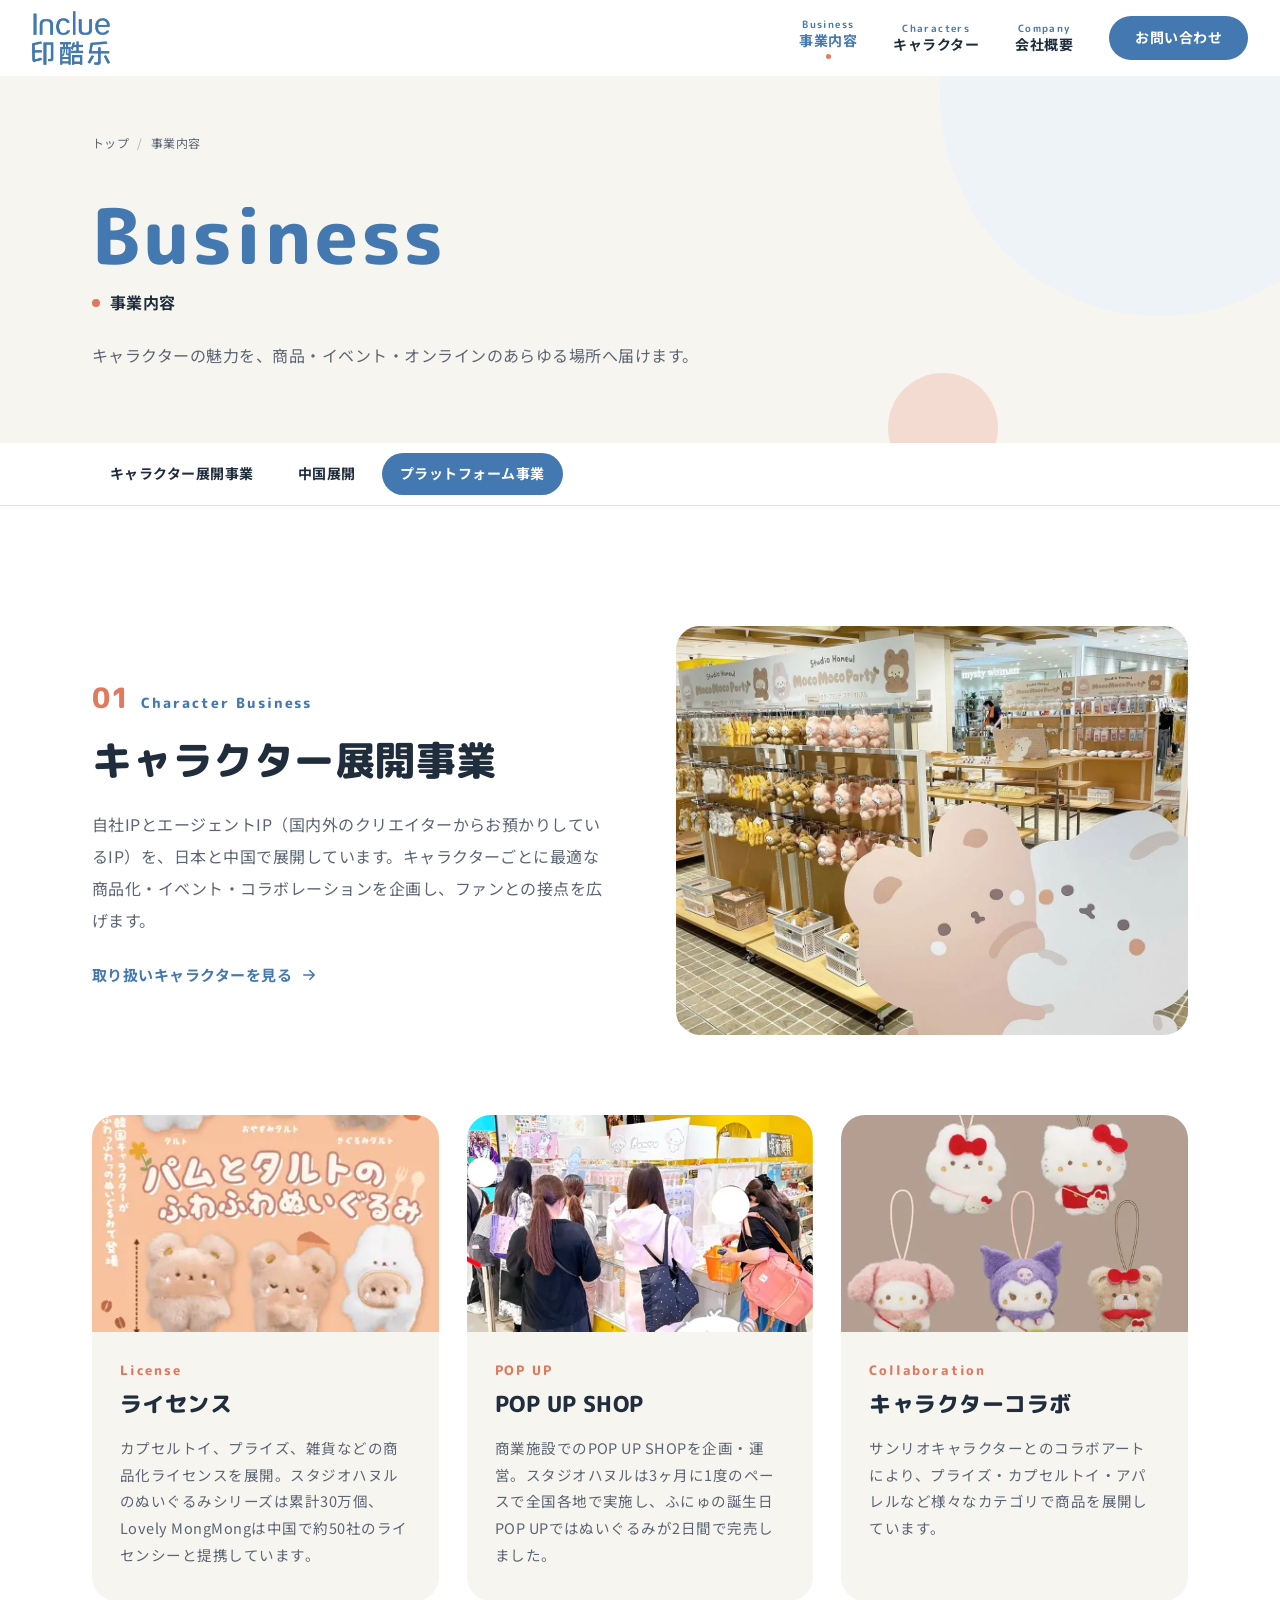
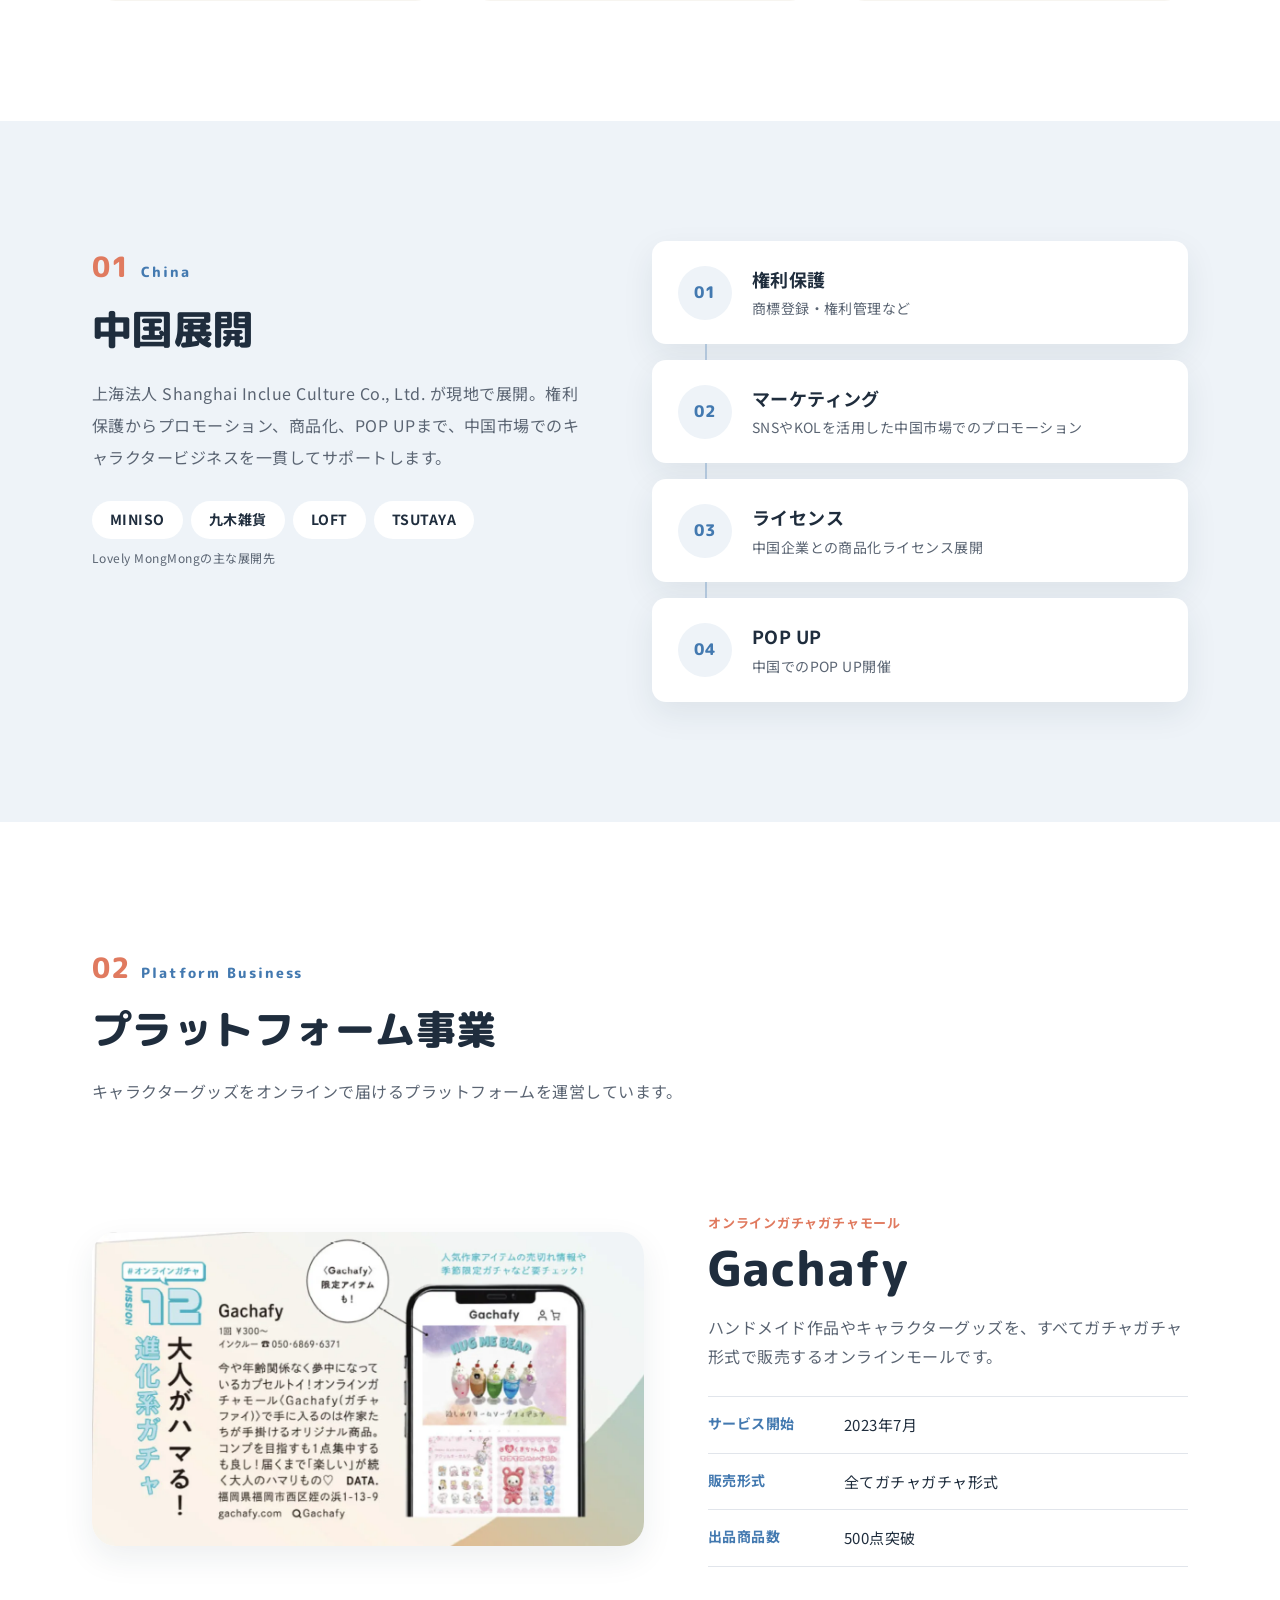
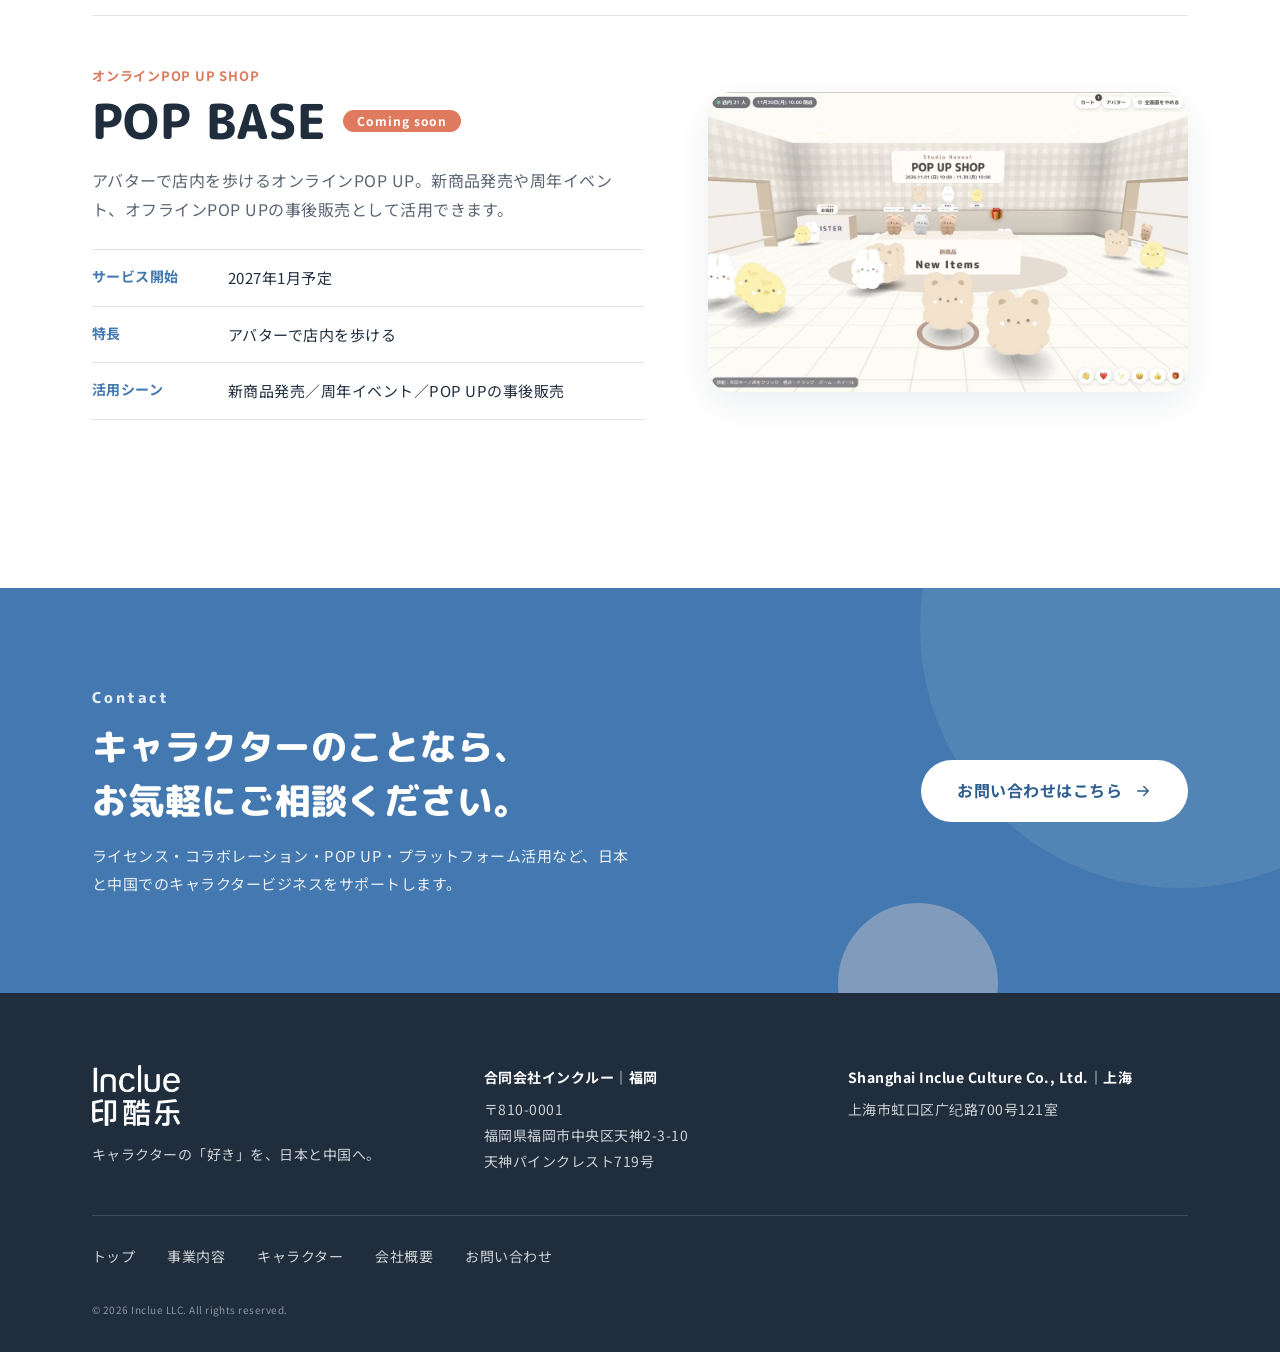
==== business.html @ 8cb9b269 "ホームページ向けに再構成：複数ページ化とデザイン刷新 - トップ／事業内容／キャラクター／会社概要／お問い合わせの5ページ構成に変更 - トップに写真が流れるメインビジュアル、About us、実績の" ====
<!doctype html>
<html lang="ja" class="no-js">
<head>
  <meta charset="utf-8">
  <meta name="viewport" content="width=device-width, initial-scale=1">
  <title>事業内容｜合同会社インクルー</title>
  <meta name="description" content="インクルーの事業内容。自社IP・エージェントIPのライセンス、POP UP、キャラクターコラボ、中国展開と、オンラインガチャガチャモール「Gachafy」、オンラインPOP UP SHOP「POP BASE」。">
  <meta property="og:type" content="article">
  <meta property="og:site_name" content="合同会社インクルー">
  <meta property="og:title" content="事業内容｜合同会社インクルー">
  <meta property="og:description" content="インクルーの事業内容。自社IP・エージェントIPのライセンス、POP UP、キャラクターコラボ、中国展開と、オンラインガチャガチャモール「Gachafy」、オンラインPOP UP SHOP「POP BASE」。">
  <meta property="og:image" content="assets/img/ogp.jpg">
  <meta name="twitter:card" content="summary_large_image">
  <meta name="theme-color" content="#4379B0">
  <link rel="icon" href="assets/img/favicon.svg" type="image/svg+xml">
  <link rel="apple-touch-icon" href="assets/img/apple-touch-icon.png">
  <link rel="preconnect" href="https://fonts.googleapis.com">
  <link rel="preconnect" href="https://fonts.gstatic.com" crossorigin>
  <link href="https://fonts.googleapis.com/css2?family=M+PLUS+Rounded+1c:wght@500;700;800&family=Noto+Sans+JP:wght@400;500;700&display=swap" rel="stylesheet">
  <link rel="stylesheet" href="assets/css/style.css">
</head>
<body>
  <a class="skip-link" href="#main">本文へスキップ</a>
  <header class="site-header">
    <div class="header-inner">
      <a class="brand" href="index.html" aria-label="合同会社インクルー トップページ">
        <img src="assets/img/logo.webp" alt="Inclue 印酷乐" width="595" height="412">
      </a>
      <button class="nav-toggle" aria-expanded="false" aria-controls="global-nav">
        <span class="nav-toggle-bar"></span><span class="nav-toggle-bar"></span>
        <span class="visually-hidden">メニューを開く</span>
      </button>
      <nav class="global-nav" id="global-nav" aria-label="メインメニュー">
        <ul>
          <li><a href="business.html" aria-current="page"><span class="nav-en">Business</span>事業内容</a></li>
          <li><a href="characters.html"><span class="nav-en">Characters</span>キャラクター</a></li>
          <li><a href="company.html"><span class="nav-en">Company</span>会社概要</a></li>
          <li class="nav-cta-item"><a class="nav-cta" href="contact.html">お問い合わせ</a></li>
        </ul>
      </nav>
    </div>
  </header>

  <main id="main">
    <section class="page-hero">
      <div class="page-hero-deco" aria-hidden="true"><span></span><span></span></div>
      <div class="container">
        <nav class="breadcrumb" aria-label="パンくずリスト">
          <ol><li><a href="index.html">トップ</a></li><li aria-current="page">事業内容</li></ol>
        </nav>
        <p class="page-hero-en">Business</p>
        <h1 class="page-hero-title">事業内容</h1>
        <p class="page-hero-lead">キャラクターの魅力を、商品・イベント・オンラインのあらゆる場所へ届けます。</p>
      </div>
    </section>

    <nav class="page-tabs" aria-label="ページ内リンク">
      <div class="container"><ul>
        <li><a href="#character">キャラクター展開事業</a></li>
        <li><a href="#china">中国展開</a></li>
        <li><a href="#platform">プラットフォーム事業</a></li>
      </ul></div>
    </nav>

    <section class="section" id="character">
      <div class="container">
        <div class="split reveal">
          <div class="split-text">
            <p class="biz-label"><span>01</span>Character Business</p>
            <h2 class="split-title">キャラクター展開事業</h2>
            <p>自社IPとエージェントIP（国内外のクリエイターからお預かりしているIP）を、日本と中国で展開しています。キャラクターごとに最適な商品化・イベント・コラボレーションを企画し、ファンとの接点を広げます。</p>
            <a class="link-more" href="characters.html">取り扱いキャラクターを見る<svg class="i-arrow" viewBox="0 0 24 24" aria-hidden="true"><path d="M5 12h14M13 6l6 6-6 6"/></svg></a>
          </div>
          <div class="split-media"><img src="assets/img/hanuru-shop.webp" alt="キャラクター商品が並ぶショップ" loading="lazy" width="1080" height="1080"></div>
        </div>

        <div class="service-grid">
          <article class="service reveal">
            <div class="service-img"><img src="assets/img/hanuru-capsule-s.webp" alt="カプセルトイ「バムとタルトのふわふわぬいぐるみ」" loading="lazy" width="368" height="520"></div>
            <div class="service-body">
              <p class="service-en">License</p>
              <h3>ライセンス</h3>
              <p>カプセルトイ、プライズ、雑貨などの商品化ライセンスを展開。スタジオハヌルのぬいぐるみシリーズは累計30万個、Lovely MongMongは中国で約50社のライセンシーと提携しています。</p>
            </div>
          </article>
          <article class="service reveal">
            <div class="service-img"><img src="assets/img/funyu-popup-1-s.webp" alt="POP UP会場の様子" loading="lazy" width="508" height="520"></div>
            <div class="service-body">
              <p class="service-en">POP UP</p>
              <h3>POP UP SHOP</h3>
              <p>商業施設でのPOP UP SHOPを企画・運営。スタジオハヌルは3ヶ月に1度のペースで全国各地で実施し、ふにゅの誕生日POP UPではぬいぐるみが2日間で完売しました。</p>
            </div>
          </article>
          <article class="service reveal">
            <div class="service-img"><img src="assets/img/hanuru-sanrio-s.webp" alt="サンリオキャラクターとのコラボマスコット" loading="lazy" width="520" height="520"></div>
            <div class="service-body">
              <p class="service-en">Collaboration</p>
              <h3>キャラクターコラボ</h3>
              <p>サンリオキャラクターとのコラボアートにより、プライズ・カプセルトイ・アパレルなど様々なカテゴリで商品を展開しています。</p>
            </div>
          </article>
        </div>
      </div>
    </section>

    <section class="section section-tint" id="china">
      <div class="container">
        <div class="china-wrap">
          <div class="china-intro reveal">
            <p class="biz-label"><span>01</span>China</p>
            <h2 class="split-title">中国展開</h2>
            <p>上海法人 Shanghai Inclue Culture Co., Ltd. が現地で展開。権利保護からプロモーション、商品化、POP UPまで、中国市場でのキャラクタービジネスを一貫してサポートします。</p>
            <ul class="china-stores">
              <li>MINISO</li><li>九木雑貨</li><li>LOFT</li><li>TSUTAYA</li>
            </ul>
            <p class="note">Lovely MongMongの主な展開先</p>
          </div>
          <ol class="flow">
            <li class="reveal"><span class="flow-num">01</span><div><h3>権利保護</h3><p>商標登録・権利管理など</p></div></li>
            <li class="reveal"><span class="flow-num">02</span><div><h3>マーケティング</h3><p>SNSやKOLを活用した中国市場でのプロモーション</p></div></li>
            <li class="reveal"><span class="flow-num">03</span><div><h3>ライセンス</h3><p>中国企業との商品化ライセンス展開</p></div></li>
            <li class="reveal"><span class="flow-num">04</span><div><h3>POP UP</h3><p>中国でのPOP UP開催</p></div></li>
          </ol>
        </div>
      </div>
    </section>

    <section class="section" id="platform">
      <div class="container">
        <div class="sec-head">
          <p class="biz-label"><span>02</span>Platform Business</p>
          <h2 class="split-title">プラットフォーム事業</h2>
          <p class="sec-lead">キャラクターグッズをオンラインで届けるプラットフォームを運営しています。</p>
        </div>

        <article class="product reveal">
          <div class="product-media"><img src="assets/img/gachafy.webp" alt="オンラインガチャガチャモール Gachafy" loading="lazy" width="1200" height="681"></div>
          <div class="product-body">
            <p class="product-kind">オンラインガチャガチャモール</p>
            <h3 class="product-name">Gachafy</h3>
            <p>ハンドメイド作品やキャラクターグッズを、すべてガチャガチャ形式で販売するオンラインモールです。</p>
            <dl class="spec">
              <div><dt>サービス開始</dt><dd>2023年7月</dd></div>
              <div><dt>販売形式</dt><dd>全てガチャガチャ形式</dd></div>
              <div><dt>出品商品数</dt><dd>500点突破</dd></div>
            </dl>
          </div>
        </article>

        <article class="product product-reverse reveal">
          <div class="product-media"><img src="assets/img/popbase.webp" alt="オンラインPOP UP SHOP POP BASE の店内イメージ" loading="lazy" width="1200" height="750"></div>
          <div class="product-body">
            <p class="product-kind">オンラインPOP UP SHOP</p>
            <h3 class="product-name">POP BASE <span class="soon">Coming soon</span></h3>
            <p>アバターで店内を歩けるオンラインPOP UP。新商品発売や周年イベント、オフラインPOP UPの事後販売として活用できます。</p>
            <dl class="spec">
              <div><dt>サービス開始</dt><dd>2027年1月予定</dd></div>
              <div><dt>特長</dt><dd>アバターで店内を歩ける</dd></div>
              <div><dt>活用シーン</dt><dd>新商品発売／周年イベント／POP UPの事後販売</dd></div>
            </dl>
          </div>
        </article>
      </div>
    </section>
    <section class="cta-band">
      <div class="cta-deco" aria-hidden="true"><span></span><span></span></div>
      <div class="container cta-inner">
        <div>
          <p class="cta-en">Contact</p>
          <h2 class="cta-title"><span class="nowrap">キャラクターのことなら、</span><span class="nowrap">お気軽にご相談ください。</span></h2>
          <p class="cta-text">ライセンス・コラボレーション・POP UP・プラットフォーム活用など、日本と中国でのキャラクタービジネスをサポートします。</p>
        </div>
        <a class="btn btn-white btn-lg" href="contact.html">お問い合わせはこちら<svg class="i-arrow" viewBox="0 0 24 24" aria-hidden="true"><path d="M5 12h14M13 6l6 6-6 6"/></svg></a>
      </div>
    </section>
  </main>

  <footer class="site-footer">
    <div class="container">
      <div class="footer-top">
        <div class="footer-brand">
          <img src="assets/img/logo.webp" alt="Inclue 印酷乐" width="595" height="412" loading="lazy">
          <p>キャラクターの「好き」を、日本と中国へ。</p>
        </div>
        <div class="footer-offices">
          <div>
            <p class="footer-office-name">合同会社インクルー｜福岡</p>
            <p>〒810-0001<br>福岡県福岡市中央区天神2-3-10<br>天神パインクレスト719号</p>
          </div>
          <div>
            <p class="footer-office-name">Shanghai Inclue Culture Co., Ltd.｜上海</p>
            <p lang="zh-CN">上海市虹口区广纪路700号121室</p>
          </div>
        </div>
      </div>
      <nav class="footer-nav" aria-label="フッターメニュー">
        <ul>
          <li><a href="index.html">トップ</a></li>
          <li><a href="business.html">事業内容</a></li>
          <li><a href="characters.html">キャラクター</a></li>
          <li><a href="company.html">会社概要</a></li>
          <li><a href="contact.html">お問い合わせ</a></li>
        </ul>
      </nav>
      <p class="copyright"><small>&copy; <span class="js-year">2026</span> Inclue LLC. All rights reserved.</small></p>
    </div>
  </footer>

  <script src="assets/js/main.js" defer></script>
</body>
</html>
---- assets/css/style.css ----
/* =========================================================
   Inclue LLC. — corporate site
   ========================================================= */
:root {
  --c-ink: #1F2D3D;
  --c-sub: #5B6573;
  --c-blue: #4379B0;
  --c-blue-dark: #2F5F90;
  --c-bg: #FFFFFF;
  --c-base: #F7F5F0;
  --c-card: #FFFFFF;
  --c-tint: #EEF3F8;
  --c-line: #E1E5EB;
  --c-coral: #E07A5F;
  --c-peach: #F4DBD1;

  --font-body: "Noto Sans JP", "Hiragino Sans", "Hiragino Kaku Gothic ProN", Meiryo, sans-serif;
  --font-round: "M PLUS Rounded 1c", "Hiragino Maru Gothic ProN", var(--font-body);

  --radius: 24px;
  --radius-sm: 14px;
  --shadow: 0 12px 32px rgba(31, 45, 61, .08);
  --header-h: 76px;
  --container: 1160px;
  --ease: cubic-bezier(.2, .7, .2, 1);
}

*, *::before, *::after { box-sizing: border-box; }
html { scroll-behavior: smooth; scroll-padding-top: calc(var(--header-h) + 56px); -webkit-text-size-adjust: 100%; }
body {
  margin: 0; font-family: var(--font-body); color: var(--c-ink); background: var(--c-bg);
  line-height: 1.85; font-size: 16px; letter-spacing: .03em; overflow-x: hidden;
  -webkit-font-smoothing: antialiased;
}
img { max-width: 100%; height: auto; display: block; }
a { color: inherit; }
ul, ol { list-style: none; margin: 0; padding: 0; }
h1, h2, h3, p, dl, dd, figure { margin: 0; }
button, input, select, textarea { font: inherit; color: inherit; }

.container { width: 100%; max-width: var(--container); margin: 0 auto; padding: 0 32px; }
.container.narrow { max-width: 920px; }
.visually-hidden { position: absolute; width: 1px; height: 1px; overflow: hidden; clip: rect(0 0 0 0); white-space: nowrap; }
.skip-link { position: absolute; left: 16px; top: -60px; background: var(--c-ink); color: #fff; padding: 8px 14px; border-radius: 8px; z-index: 100; }
.skip-link:focus { top: 12px; }
:focus-visible { outline: 3px solid var(--c-coral); outline-offset: 3px; border-radius: 4px; }
.nowrap { display: inline-block; }
.pc-only { display: none; }
.sp-only { display: inline; }
@media (min-width: 768px) { .pc-only { display: inline; } .sp-only { display: none; } }

.i-arrow { width: 18px; height: 18px; fill: none; stroke: currentColor; stroke-width: 2; stroke-linecap: round; stroke-linejoin: round; flex-shrink: 0; transition: transform .25s var(--ease); }

/* ---------- Header ---------- */
.site-header {
  position: sticky; top: 0; z-index: 50; height: var(--header-h);
  background: rgba(255, 255, 255, .9);
  backdrop-filter: saturate(1.4) blur(12px); -webkit-backdrop-filter: saturate(1.4) blur(12px);
  transition: box-shadow .25s;
}
.site-header.is-scrolled { box-shadow: 0 1px 0 var(--c-line), 0 6px 20px rgba(31, 45, 61, .05); }
.header-inner { display: flex; align-items: center; justify-content: space-between; height: 100%; max-width: 1360px; margin: 0 auto; padding: 0 32px; }
.brand img { width: 78px; }

.global-nav > ul { display: flex; align-items: center; gap: 36px; }
.global-nav a { text-decoration: none; font-size: 14px; font-weight: 700; display: flex; flex-direction: column; align-items: center; line-height: 1.4; }
.nav-en { font-family: var(--font-round); font-size: 10px; letter-spacing: .14em; color: var(--c-blue); font-weight: 700; }
.global-nav a:not(.nav-cta):hover, .global-nav a[aria-current="page"]:not(.nav-cta) { color: var(--c-blue); }
.global-nav a[aria-current="page"]:not(.nav-cta)::after { content: ""; width: 5px; height: 5px; border-radius: 50%; background: var(--c-coral); margin-top: 3px; }
.nav-cta { background: var(--c-blue); color: #fff; padding: 12px 26px; border-radius: 999px; transition: background .2s, transform .2s; }
.nav-cta:hover { background: var(--c-blue-dark); transform: translateY(-1px); }
.nav-toggle { display: none; }

@media (max-width: 900px) {
  :root { --header-h: 64px; }
  .header-inner { padding: 0 20px; }
  .brand img { width: 64px; }
  .nav-toggle {
    display: inline-flex; flex-direction: column; justify-content: center; gap: 7px;
    width: 48px; height: 48px; padding: 0 12px; border: 0; border-radius: 50%; background: var(--c-tint); cursor: pointer;
  }
  .nav-toggle-bar { display: block; height: 2px; background: var(--c-ink); border-radius: 2px; transition: transform .25s; }
  .nav-toggle[aria-expanded="true"] .nav-toggle-bar:nth-child(1) { transform: translateY(4.5px) rotate(45deg); }
  .nav-toggle[aria-expanded="true"] .nav-toggle-bar:nth-child(2) { transform: translateY(-4.5px) rotate(-45deg); }
  .global-nav {
    position: fixed; top: var(--header-h); left: 0; right: 0; height: calc(100dvh - var(--header-h));
    background: #fff; padding: 16px 24px 32px; overflow-y: auto;
    opacity: 0; visibility: hidden; transform: translateY(-8px); transition: opacity .2s, transform .2s, visibility .2s;
  }
  .global-nav.is-open { opacity: 1; visibility: visible; transform: none; }
  .global-nav > ul { flex-direction: column; align-items: stretch; gap: 0; }
  .global-nav li a { flex-direction: row-reverse; justify-content: space-between; align-items: baseline; padding: 20px 4px; border-bottom: 1px solid var(--c-line); font-size: 17px; }
  .global-nav a[aria-current="page"]:not(.nav-cta)::after { display: none; }
  .nav-cta-item { margin-top: 24px; }
  .global-nav li a.nav-cta { justify-content: center; border: 0; padding: 16px; }
  body.nav-open { overflow: hidden; }
}

/* ---------- Buttons & links ---------- */
.btn {
  display: inline-flex; align-items: center; justify-content: center; gap: 12px;
  min-height: 52px; padding: 14px 30px; border-radius: 999px; border: 0; cursor: pointer;
  font-weight: 700; font-size: 15px; text-decoration: none;
  transition: background .2s, color .2s, transform .2s, box-shadow .2s;
}
.btn:hover .i-arrow, .link-more:hover .i-arrow, a:hover .more .i-arrow { transform: translateX(4px); }
.btn svg:not(.i-arrow) { width: 20px; height: 20px; fill: none; stroke: currentColor; stroke-width: 1.8; stroke-linejoin: round; }
.btn-primary { background: var(--c-blue); color: #fff; box-shadow: 0 10px 24px rgba(67, 121, 176, .28); }
.btn-primary:hover { background: var(--c-blue-dark); transform: translateY(-2px); }
.btn-ghost { background: #fff; color: var(--c-ink); box-shadow: inset 0 0 0 1.5px var(--c-line); }
.btn-ghost:hover { box-shadow: inset 0 0 0 1.5px var(--c-blue); color: var(--c-blue); }
.btn-white { background: #fff; color: var(--c-blue-dark); }
.btn-white:hover { transform: translateY(-2px); box-shadow: 0 12px 28px rgba(0, 0, 0, .15); }
.btn-lg { min-height: 60px; padding: 16px 36px; font-size: 16px; }
.link-more { display: inline-flex; align-items: center; gap: 8px; color: var(--c-blue); font-weight: 700; font-size: 15px; text-decoration: none; }
.link-more:hover { color: var(--c-blue-dark); }

/* ---------- Section basics ---------- */
.section { padding: 120px 0; }
.section-tint { background: var(--c-tint); }
.section-soft { background: var(--c-base); }
.sec-head { margin-bottom: 56px; }
.sec-head-row { display: flex; flex-wrap: wrap; align-items: flex-end; justify-content: space-between; gap: 16px 32px; margin-bottom: 56px; }
.sec-head-row .sec-head { margin-bottom: 0; }
.sec-en {
  font-family: var(--font-round); font-weight: 800; color: var(--c-blue);
  font-size: 15px; letter-spacing: .16em; display: inline-flex; align-items: center; gap: 10px; margin-bottom: 8px;
}
.sec-en::before { content: ""; width: 8px; height: 8px; border-radius: 50%; background: var(--c-coral); }
.sec-title { font-family: var(--font-round); font-weight: 800; font-size: clamp(28px, 4vw, 40px); line-height: 1.4; letter-spacing: .05em; }
.sec-lead { margin-top: 16px; color: var(--c-sub); max-width: 40em; }

.chip { display: inline-block; font-size: 12px; font-weight: 700; padding: 2px 12px; border-radius: 999px; background: var(--c-tint); color: var(--c-blue-dark); line-height: 1.8; letter-spacing: .04em; }
.chip-coral { background: #FBE6DF; color: #B4513A; }
.note { font-size: 12px; color: var(--c-sub); margin-top: 8px; }

.reveal { opacity: 0; transform: translateY(24px); transition: opacity .8s var(--ease), transform .8s var(--ease); }
.reveal.is-visible { opacity: 1; transform: none; }
.no-js .reveal { opacity: 1; transform: none; }

/* ---------- Top: hero ---------- */
.hero { position: relative; overflow: hidden; padding: 72px 0 0; background: var(--c-base); }
.hero-deco span { position: absolute; border-radius: 50%; pointer-events: none; }
.hero-c1 { width: min(70vw, 820px); aspect-ratio: 1; right: -12vw; top: -260px; background: var(--c-tint); }
.hero-c2 { width: 150px; aspect-ratio: 1; left: -50px; bottom: 300px; background: var(--c-peach); }
.hero-inner { position: relative; display: grid; gap: 32px; align-items: center; }
@media (min-width: 900px) { .hero { padding-top: 96px; } .hero-inner { grid-template-columns: 1.25fr 1fr; } }
.hero-en { font-family: var(--font-round); font-weight: 800; font-size: 13px; letter-spacing: .18em; color: var(--c-blue); text-transform: uppercase; margin-bottom: 20px; line-height: 1.7; }
.hero-title { font-family: var(--font-round); font-weight: 800; font-size: clamp(34px, 5.6vw, 64px); line-height: 1.32; letter-spacing: .04em; margin-bottom: 28px; }
.hero-lead { color: var(--c-sub); font-size: clamp(15px, 1.5vw, 17px); line-height: 2; margin-bottom: 40px; }
.hero-actions { display: flex; flex-wrap: wrap; gap: 14px; }
.hero-charas { position: relative; aspect-ratio: 1 / .85; width: 100%; max-width: 480px; margin: 0 auto; }
.hc { position: absolute; filter: drop-shadow(0 14px 20px rgba(31, 45, 61, .12)); animation: float 6s ease-in-out infinite; }
.hc-1 { width: 60%; left: 0; top: 14%; }
.hc-2 { width: 50%; right: -2%; top: 0; animation-delay: -2s; }
.hc-3 { width: 46%; right: 10%; bottom: 0; animation-delay: -4s; }
@keyframes float { 0%, 100% { transform: translateY(0); } 50% { transform: translateY(-12px); } }

.hero-marquee { position: relative; margin-top: 72px; padding-bottom: 40px; display: grid; gap: 16px; transform: rotate(-2.5deg); width: 110%; margin-left: -5%; }
.marquee { overflow: hidden; }
.marquee-track { display: flex; gap: 16px; width: max-content; animation: marquee 60s linear infinite; }
.marquee-reverse .marquee-track { animation-direction: reverse; animation-duration: 70s; }
.marquee-track li { width: clamp(150px, 18vw, 240px); aspect-ratio: 1; border-radius: var(--radius-sm); overflow: hidden; flex-shrink: 0; background: var(--c-line); }
.marquee-track img { width: 100%; height: 100%; object-fit: cover; }
@keyframes marquee { from { transform: translateX(0); } to { transform: translateX(calc(-50% - 8px)); } }

/* ---------- Top: about ---------- */
.about-inner { display: grid; gap: 40px; }
@media (min-width: 900px) { .about-inner { grid-template-columns: 1fr 1.2fr; gap: 80px; align-items: start; } }
.about-title { font-family: var(--font-round); font-weight: 800; font-size: clamp(28px, 3.6vw, 42px); line-height: 1.55; letter-spacing: .05em; }
.about-body p { color: var(--c-sub); line-height: 2.1; }
.about-body p + p { margin-top: 1.2em; }
.about-bases { display: flex; flex-wrap: wrap; gap: 12px; margin-top: 32px; }
.about-bases li { display: inline-flex; align-items: center; gap: 10px; padding: 10px 20px; border-radius: 999px; background: var(--c-base); font-weight: 700; font-size: 14px; }
.base-dot { width: 10px; height: 10px; border-radius: 50%; background: var(--c-blue); }
.base-dot-coral { background: var(--c-coral); }

/* ---------- Top: numbers ---------- */
.numbers { background: var(--c-blue); color: #fff; padding: 72px 0; }
.numbers-list { display: grid; grid-template-columns: repeat(2, 1fr); gap: 40px 24px; }
@media (min-width: 900px) { .numbers-list { grid-template-columns: repeat(4, 1fr); } .numbers-list li + li { border-left: 1px solid rgba(255, 255, 255, .25); padding-left: 32px; } }
.n-label { font-size: 13px; font-weight: 700; line-height: 1.6; opacity: .9; }
.n-value { font-family: var(--font-round); font-weight: 800; font-size: clamp(40px, 5vw, 60px); line-height: 1.2; margin: 6px 0 4px; white-space: nowrap; }
.n-value small { font-size: .4em; margin: 0 2px; }
.n-note { font-size: 12px; opacity: .75; }

/* ---------- Top: business cards ---------- */
.biz-cards { display: grid; gap: 32px; }
@media (min-width: 800px) { .biz-cards { grid-template-columns: 1fr 1fr; } }
.biz-card { display: block; text-decoration: none; border-radius: var(--radius); overflow: hidden; background: var(--c-base); transition: transform .3s var(--ease), box-shadow .3s; }
.biz-card:hover { transform: translateY(-6px); box-shadow: var(--shadow); }
.biz-card-img { aspect-ratio: 16 / 10; overflow: hidden; }
.biz-card-img img { width: 100%; height: 100%; object-fit: cover; transition: transform .6s var(--ease); }
.biz-card:hover .biz-card-img img { transform: scale(1.05); }
.biz-card-body { padding: 32px 32px 36px; }
.biz-num { font-family: var(--font-round); font-weight: 800; color: var(--c-coral); font-size: 15px; letter-spacing: .1em; }
.biz-card h3 { font-family: var(--font-round); font-weight: 800; font-size: 24px; margin: 4px 0 10px; }
.biz-card p:not(.biz-num) { color: var(--c-sub); font-size: 15px; }
.more { display: inline-flex; align-items: center; gap: 8px; margin-top: 20px; font-weight: 700; color: var(--c-blue); font-size: 15px; }

/* ---------- Top: characters ---------- */
.chara-cards { display: grid; gap: 24px; }
@media (min-width: 700px) { .chara-cards { grid-template-columns: repeat(3, 1fr); } }
.chara-card {
  position: relative; display: flex; flex-direction: column; justify-content: flex-end; text-decoration: none;
  aspect-ratio: 4 / 4.4; border-radius: var(--radius); padding: 24px; overflow: hidden; transition: transform .3s var(--ease);
}
.chara-card:hover { transform: translateY(-6px) rotate(-.6deg); }
.chara-card img { position: absolute; left: 50%; top: 42%; width: 72%; transform: translate(-50%, -50%); transition: transform .4s var(--ease); }
.chara-card:hover img { transform: translate(-50%, -54%) scale(1.04); }
.chara-tag { position: relative; align-self: flex-start; font-size: 12px; font-weight: 700; background: rgba(255, 255, 255, .85); padding: 2px 12px; border-radius: 999px; margin-bottom: 6px; }
.chara-name { position: relative; font-family: var(--font-round); font-weight: 800; font-size: 24px; }
.cc-hanuru { background: #E8D2C2; }
.cc-mongmong { background: #F9DDF0; }
.cc-funyu { background: #FCEDEF; }

/* ---------- Top: works & topics ---------- */
.works { display: grid; gap: 28px; }
@media (min-width: 900px) { .works { grid-template-columns: repeat(3, 1fr); } }
.work { border-radius: var(--radius); overflow: hidden; background: #fff; box-shadow: var(--shadow); }
.work img { width: 100%; aspect-ratio: 4 / 3; object-fit: cover; }
.work-body { padding: 24px 26px 30px; }
.work-meta { display: flex; align-items: center; gap: 10px; font-family: var(--font-round); font-weight: 800; color: var(--c-blue); font-size: 14px; letter-spacing: .06em; }
.work h3 { font-size: 18px; font-weight: 700; margin: 10px 0 8px; line-height: 1.6; }
.work-body > p:not(.work-meta) { color: var(--c-sub); font-size: 14.5px; }

.topics { background: #fff; border-radius: var(--radius); padding: 8px 36px; }
.topics li { display: grid; grid-template-columns: auto auto 1fr; align-items: center; gap: 8px 20px; padding: 22px 0; border-bottom: 1px solid var(--c-line); }
.topics li:last-child { border-bottom: 0; }
.topics time { font-family: var(--font-round); font-weight: 800; color: var(--c-blue); font-size: 15px; }
.topics .chip { min-width: 6em; text-align: center; }
@media (max-width: 640px) {
  .topics { padding: 4px 20px; }
  .topics li { grid-template-columns: auto 1fr; }
  .topics li p { grid-column: 1 / -1; }
  .topics .chip { justify-self: start; }
}

/* ---------- CTA band ---------- */
.cta-band { position: relative; overflow: hidden; background: var(--c-blue); color: #fff; padding: 96px 0; }
.cta-deco span { position: absolute; border-radius: 50%; pointer-events: none; }
.cta-deco span:first-child { width: 520px; aspect-ratio: 1; right: -160px; top: -220px; background: rgba(255, 255, 255, .08); }
.cta-deco span:last-child { width: 160px; aspect-ratio: 1; right: 22%; bottom: -70px; background: rgba(244, 219, 209, .35); }
.cta-inner { position: relative; display: grid; gap: 36px; align-items: center; }
@media (min-width: 900px) { .cta-inner { grid-template-columns: 1fr auto; gap: 64px; } }
.cta-en { font-family: var(--font-round); font-weight: 800; letter-spacing: .16em; font-size: 15px; opacity: .85; margin-bottom: 8px; }
.cta-title { font-family: var(--font-round); font-weight: 800; font-size: clamp(24px, 3.2vw, 36px); line-height: 1.5; margin-bottom: 14px; }
.cta-text { opacity: .9; font-size: 15px; max-width: 36em; }

/* ---------- Footer ---------- */
.site-footer { background: var(--c-ink); color: rgba(255, 255, 255, .78); padding: 72px 0 32px; font-size: 14px; }
.footer-top { display: grid; gap: 40px; padding-bottom: 40px; }
@media (min-width: 900px) { .footer-top { grid-template-columns: 1fr 2fr; } }
.footer-brand img { width: 88px; filter: brightness(0) invert(1); margin-bottom: 16px; }
.footer-offices { display: grid; gap: 24px; }
@media (min-width: 640px) { .footer-offices { grid-template-columns: 1fr 1fr; } }
.footer-office-name { color: #fff; font-weight: 700; margin-bottom: 6px; }
.footer-nav { border-top: 1px solid rgba(255, 255, 255, .14); padding: 28px 0; }
.footer-nav ul { display: flex; flex-wrap: wrap; gap: 10px 32px; }
.footer-nav a { text-decoration: none; }
.footer-nav a:hover { color: #fff; text-decoration: underline; }
.copyright { font-size: 12px; color: rgba(255, 255, 255, .5); }

/* ---------- Sub page hero ---------- */
.page-hero { position: relative; overflow: hidden; background: var(--c-base); padding: 56px 0 72px; }
.page-hero-deco span { position: absolute; border-radius: 50%; }
.page-hero-deco span:first-child { width: 440px; aspect-ratio: 1; right: -100px; top: -200px; background: var(--c-tint); }
.page-hero-deco span:last-child { width: 110px; aspect-ratio: 1; right: 22%; bottom: -40px; background: var(--c-peach); }
.page-hero .container { position: relative; }
.breadcrumb ol { display: flex; flex-wrap: wrap; gap: 8px; font-size: 12px; color: var(--c-sub); margin-bottom: 40px; }
.breadcrumb li + li::before { content: "/"; margin-right: 8px; opacity: .5; }
.breadcrumb a { text-decoration: none; }
.breadcrumb a:hover { text-decoration: underline; }
.page-hero-en { font-family: var(--font-round); font-weight: 800; color: var(--c-blue); font-size: clamp(40px, 7vw, 76px); line-height: 1.1; letter-spacing: .04em; }
.page-hero-title { font-size: 16px; font-weight: 700; margin-top: 10px; display: flex; align-items: center; gap: 10px; }
.page-hero-title::before { content: ""; width: 8px; height: 8px; border-radius: 50%; background: var(--c-coral); }
.page-hero-lead { margin-top: 24px; color: var(--c-sub); max-width: 40em; }

.page-tabs { position: sticky; top: var(--header-h); z-index: 40; background: rgba(255, 255, 255, .94); backdrop-filter: blur(10px); -webkit-backdrop-filter: blur(10px); border-bottom: 1px solid var(--c-line); }
.page-tabs ul { display: flex; gap: 8px; overflow-x: auto; padding: 10px 0; scrollbar-width: none; }
.page-tabs ul::-webkit-scrollbar { display: none; }
.page-tabs a { display: block; white-space: nowrap; text-decoration: none; font-size: 14px; font-weight: 700; padding: 8px 18px; border-radius: 999px; transition: background .2s, color .2s; }
.page-tabs a:hover { background: var(--c-tint); color: var(--c-blue); }
.page-tabs a.is-active { background: var(--c-blue); color: #fff; }

/* ---------- Business page ---------- */
.biz-label { font-family: var(--font-round); font-weight: 800; color: var(--c-blue); letter-spacing: .14em; font-size: 14px; display: flex; align-items: baseline; gap: 12px; margin-bottom: 8px; }
.biz-label span { font-size: 28px; color: var(--c-coral); letter-spacing: .02em; }
.split { display: grid; gap: 40px; align-items: center; margin-bottom: 80px; }
@media (min-width: 900px) { .split { grid-template-columns: 1fr 1fr; gap: 72px; } }
.split-title { font-family: var(--font-round); font-weight: 800; font-size: clamp(28px, 4vw, 40px); line-height: 1.4; margin-bottom: 20px; }
.split-text > p:not(.biz-label) { color: var(--c-sub); line-height: 2; margin-bottom: 24px; }
.split-media { border-radius: var(--radius); overflow: hidden; aspect-ratio: 5 / 4; }
.split-media img { width: 100%; height: 100%; object-fit: cover; }

.service-grid { display: grid; gap: 24px; }
@media (min-width: 900px) { .service-grid { grid-template-columns: repeat(3, 1fr); gap: 28px; } }
.service { background: var(--c-base); border-radius: var(--radius); overflow: hidden; }
.service-img { aspect-ratio: 16 / 10; overflow: hidden; }
.service-img img { width: 100%; height: 100%; object-fit: cover; }
.service-body { padding: 26px 28px 32px; }
.service-en { font-family: var(--font-round); font-weight: 800; color: var(--c-coral); font-size: 13px; letter-spacing: .14em; }
.service h3 { font-family: var(--font-round); font-weight: 800; font-size: 22px; margin: 2px 0 10px; }
.service-body > p:last-child { color: var(--c-sub); font-size: 14.5px; }

.china-wrap { display: grid; gap: 48px; }
@media (min-width: 900px) { .china-wrap { grid-template-columns: 1fr 1.1fr; gap: 72px; align-items: start; } }
.china-intro > p:not(.biz-label):not(.note) { color: var(--c-sub); line-height: 2; }
.china-stores { display: flex; flex-wrap: wrap; gap: 8px; margin-top: 28px; }
.china-stores li { background: #fff; border-radius: 999px; padding: 6px 18px; font-weight: 700; font-size: 14px; }
.flow { display: grid; gap: 16px; counter-reset: flow; }
.flow li { position: relative; display: flex; gap: 20px; align-items: center; background: #fff; border-radius: var(--radius-sm); padding: 22px 26px; box-shadow: var(--shadow); }
.flow li:not(:last-child)::after { content: ""; position: absolute; left: 53px; bottom: -16px; width: 2px; height: 16px; background: var(--c-blue); opacity: .3; }
.flow-num { flex-shrink: 0; display: grid; place-items: center; width: 54px; height: 54px; border-radius: 50%; background: var(--c-tint); color: var(--c-blue); font-family: var(--font-round); font-weight: 800; }
.flow h3 { font-size: 18px; font-weight: 700; }
.flow p { color: var(--c-sub); font-size: 14px; }

.product { display: grid; gap: 32px; align-items: center; padding: 48px 0; }
.product + .product { border-top: 1px solid var(--c-line); }
@media (min-width: 900px) { .product { grid-template-columns: 1.15fr 1fr; gap: 64px; } .product-reverse .product-media { order: 2; } }
.product-media { border-radius: var(--radius); overflow: hidden; box-shadow: var(--shadow); }
.product-kind { font-size: 13px; font-weight: 700; color: var(--c-coral); letter-spacing: .06em; }
.product-name { font-family: var(--font-round); font-weight: 800; font-size: clamp(34px, 4.6vw, 48px); line-height: 1.2; margin: 4px 0 16px; display: flex; flex-wrap: wrap; align-items: center; gap: 10px 16px; }
.product-body > p:not(.product-kind) { color: var(--c-sub); margin-bottom: 24px; }
.soon { font-family: var(--font-body); font-size: 12px; font-weight: 700; letter-spacing: .08em; color: #fff; background: var(--c-coral); border-radius: 999px; padding: 4px 14px; }

.spec > div { display: grid; grid-template-columns: 7.5em 1fr; gap: 16px; padding: 14px 0; border-top: 1px solid var(--c-line); }
.spec > div:last-child { border-bottom: 1px solid var(--c-line); }
.spec dt { font-size: 14px; font-weight: 700; color: var(--c-blue); }
.spec dd { font-size: 15px; }

/* ---------- Characters page ---------- */
.ip { padding: 112px 0; }
.ip-alt { background: var(--c-base); }
.ip-main { display: grid; gap: 40px; align-items: center; margin-bottom: 48px; }
@media (min-width: 900px) { .ip-main { grid-template-columns: 1fr 1.1fr; gap: 72px; } .ip-main-reverse .ip-kv { order: 2; } }
.ip-kv { border-radius: 40px; aspect-ratio: 1 / .85; display: grid; place-items: center; }
.ip-kv img { width: 70%; height: 72%; object-fit: contain; filter: drop-shadow(0 16px 20px rgba(31, 45, 61, .12)); }
.ip-tag { display: inline-block; font-size: 13px; font-weight: 700; background: var(--c-blue); color: #fff; padding: 3px 14px; border-radius: 999px; }
.ip-name { font-family: var(--font-round); font-weight: 800; font-size: clamp(34px, 5vw, 52px); line-height: 1.3; margin: 12px 0 8px; }
.ip-catch { font-weight: 700; color: var(--c-sub); margin-bottom: 28px; }
.highlights { display: grid; gap: 16px; margin-bottom: 40px; }
@media (min-width: 800px) { .highlights { grid-template-columns: repeat(3, 1fr); gap: 20px; } .highlights-2 { grid-template-columns: 1fr 1fr; } }
.highlights li { background: var(--c-tint); border-radius: var(--radius-sm); padding: 22px 24px; }
.ip-alt .highlights li { background: #fff; }
.hl-value { font-family: var(--font-round); font-weight: 800; color: var(--c-coral); font-size: 22px; line-height: 1.5; }
.hl-value small { font-size: .65em; }
.highlights li p:last-child { color: var(--c-sub); font-size: 14px; margin-top: 4px; }
.ip-gallery { display: grid; grid-template-columns: repeat(2, 1fr); gap: 12px; }
@media (min-width: 800px) { .ip-gallery { grid-template-columns: repeat(4, 1fr); gap: 16px; } }
.ip-gallery figure { aspect-ratio: 1; border-radius: var(--radius-sm); overflow: hidden; background: var(--c-line); }
.ip-gallery img { width: 100%; height: 100%; object-fit: cover; transition: transform .5s var(--ease); }
.ip-gallery figure:hover img { transform: scale(1.05); }

.events { display: grid; gap: 24px; }
@media (min-width: 900px) { .events { grid-template-columns: 1fr 1fr; } }
.event { display: grid; grid-template-columns: 38% 1fr; gap: 24px; align-items: center; background: var(--c-base); border-radius: var(--radius); padding: 20px; }
.event img { width: 100%; aspect-ratio: 3 / 4; object-fit: cover; border-radius: var(--radius-sm); }
.event h3 { font-family: var(--font-round); font-weight: 800; font-size: 20px; margin: 6px 0 6px; }
.event > div > p:not(.work-meta) { color: var(--c-sub); font-size: 14px; }
.event-nums { display: grid; gap: 8px; margin-top: 14px; }
.event-nums li { background: #fff; border-radius: 10px; padding: 8px 14px; font-family: var(--font-round); font-weight: 800; color: var(--c-coral); font-size: 18px; line-height: 1.5; }
.event-nums span { display: block; font-family: var(--font-body); font-size: 11px; color: var(--c-sub); font-weight: 500; }
@media (max-width: 520px) { .event { grid-template-columns: 1fr; } .event img { aspect-ratio: 4 / 3; } }

/* ---------- Company page ---------- */
.profile { width: 100%; border-collapse: collapse; }
.profile th, .profile td { text-align: left; vertical-align: top; padding: 24px 0; border-bottom: 1px solid var(--c-line); }
.profile tr:first-child th, .profile tr:first-child td { border-top: 1px solid var(--c-line); }
.profile th { width: 11em; font-weight: 700; color: var(--c-blue); font-size: 15px; padding-right: 24px; }
.profile .sub { color: var(--c-sub); font-size: 14px; }
.profile a { color: var(--c-blue); }
@media (max-width: 640px) {
  .profile th, .profile td { display: block; width: auto; }
  .profile th { padding: 20px 0 4px; border-bottom: 0; }
  .profile td { padding-top: 0; }
  .profile tr:first-child td { border-top: 0; }
}
.offices { display: grid; gap: 28px; }
@media (min-width: 900px) { .offices { grid-template-columns: 1fr 1fr; } }
.office { background: #fff; border-radius: var(--radius); overflow: hidden; box-shadow: var(--shadow); }
.office-map { aspect-ratio: 16 / 9; background: var(--c-line); }
.office-map iframe { width: 100%; height: 100%; border: 0; display: block; }
.office-body { padding: 28px 30px 32px; }
.office-region { font-size: 13px; font-weight: 700; color: var(--c-blue); letter-spacing: .08em; }
.office-cn .office-region { color: var(--c-coral); }
.office h3 { font-size: 20px; font-weight: 700; line-height: 1.5; margin: 4px 0 16px; }
.office h3 span { display: block; font-size: 14px; font-weight: 500; color: var(--c-sub); }
.history { position: relative; padding-left: 28px; }
.history::before { content: ""; position: absolute; left: 6px; top: 12px; bottom: 12px; width: 2px; background: var(--c-line); }
.history li { position: relative; display: grid; gap: 4px 32px; padding: 18px 0; }
@media (min-width: 640px) { .history li { grid-template-columns: 7em 1fr; } }
.history li::before { content: ""; position: absolute; left: -28px; top: 27px; width: 14px; height: 14px; border-radius: 50%; background: #fff; border: 3px solid var(--c-blue); }
.history li.is-future::before { border-color: var(--c-coral); border-style: dashed; }
.history time { font-family: var(--font-round); font-weight: 800; color: var(--c-blue); font-size: 17px; }
.history li.is-future time { color: var(--c-coral); }

/* ---------- Contact page ---------- */
.contact-layout { display: grid; gap: 56px; }
@media (min-width: 900px) { .contact-layout { grid-template-columns: 1fr 1.5fr; gap: 72px; align-items: start; } }
.contact-side-title { font-family: var(--font-round); font-weight: 800; font-size: 22px; margin-bottom: 16px; }
.topics-list li { position: relative; padding: 12px 0 12px 28px; border-bottom: 1px solid var(--c-line); font-size: 15px; }
.topics-list li::before { content: ""; position: absolute; left: 4px; top: 22px; width: 10px; height: 10px; border-radius: 50%; background: var(--c-peach); box-shadow: inset 0 0 0 3px var(--c-coral); }
.contact-mail { margin-top: 36px; background: var(--c-tint); border-radius: var(--radius-sm); padding: 22px 24px; }
.contact-mail p { font-size: 13px; font-weight: 700; color: var(--c-sub); margin-bottom: 6px; }
.contact-mail a { display: inline-flex; align-items: center; gap: 10px; font-weight: 700; color: var(--c-blue-dark); text-decoration: none; word-break: break-all; }
.contact-mail a:hover { text-decoration: underline; }
.contact-mail svg { width: 20px; height: 20px; flex-shrink: 0; fill: none; stroke: currentColor; stroke-width: 1.8; }

.form { background: var(--c-base); border-radius: var(--radius); padding: 40px; }
@media (max-width: 640px) { .form { padding: 28px 20px; } }
.form-note { font-size: 13px; color: var(--c-sub); margin-bottom: 28px; }
.field { margin-bottom: 22px; }
.field-row { display: grid; gap: 0 20px; }
@media (min-width: 640px) { .field-row { grid-template-columns: 1fr 1fr; } }
.field label { display: flex; align-items: center; gap: 8px; font-weight: 700; font-size: 14px; margin-bottom: 8px; }
.req { font-size: 11px; background: var(--c-coral); color: #fff; padding: 1px 8px; border-radius: 4px; }
.field input, .field select, .field textarea {
  width: 100%; border: 1.5px solid var(--c-line); border-radius: 12px; background: #fff;
  padding: 14px 16px; font-size: 16px; transition: border-color .2s, box-shadow .2s;
}
.field select { appearance: none; background: #fff url("data:image/svg+xml,%3Csvg xmlns='http://www.w3.org/2000/svg' viewBox='0 0 24 24'%3E%3Cpath d='M6 9l6 6 6-6' fill='none' stroke='%235B6573' stroke-width='2' stroke-linecap='round'/%3E%3C/svg%3E") right 14px center / 18px no-repeat; padding-right: 44px; }
.field textarea { resize: vertical; min-height: 160px; }
.field input:focus, .field select:focus, .field textarea:focus { outline: none; border-color: var(--c-blue); box-shadow: 0 0 0 4px rgba(67, 121, 176, .15); }
.field .is-invalid { border-color: var(--c-coral); }
.form-error { color: #B4513A; font-weight: 700; font-size: 14px; margin-bottom: 16px; }
.form .btn { width: 100%; }

/* ---------- Small screens ---------- */
@media (max-width: 640px) {
  .container { padding: 0 20px; }
  .section, .ip { padding: 80px 0; }
  .sec-head, .sec-head-row { margin-bottom: 40px; }
  .hero { padding-top: 48px; }
  .hero-marquee { margin-top: 48px; }
  .biz-card-body { padding: 26px 22px 30px; }
  .numbers { padding: 56px 0; }
  .split { margin-bottom: 56px; }
  .cta-band { padding: 72px 0; }
  .cta-inner .btn { width: 100%; }
}

@media (prefers-reduced-motion: reduce) {
  html { scroll-behavior: auto; }
  .reveal { opacity: 1; transform: none; transition: none; }
  .hc, .marquee-track { animation: none !important; }
}
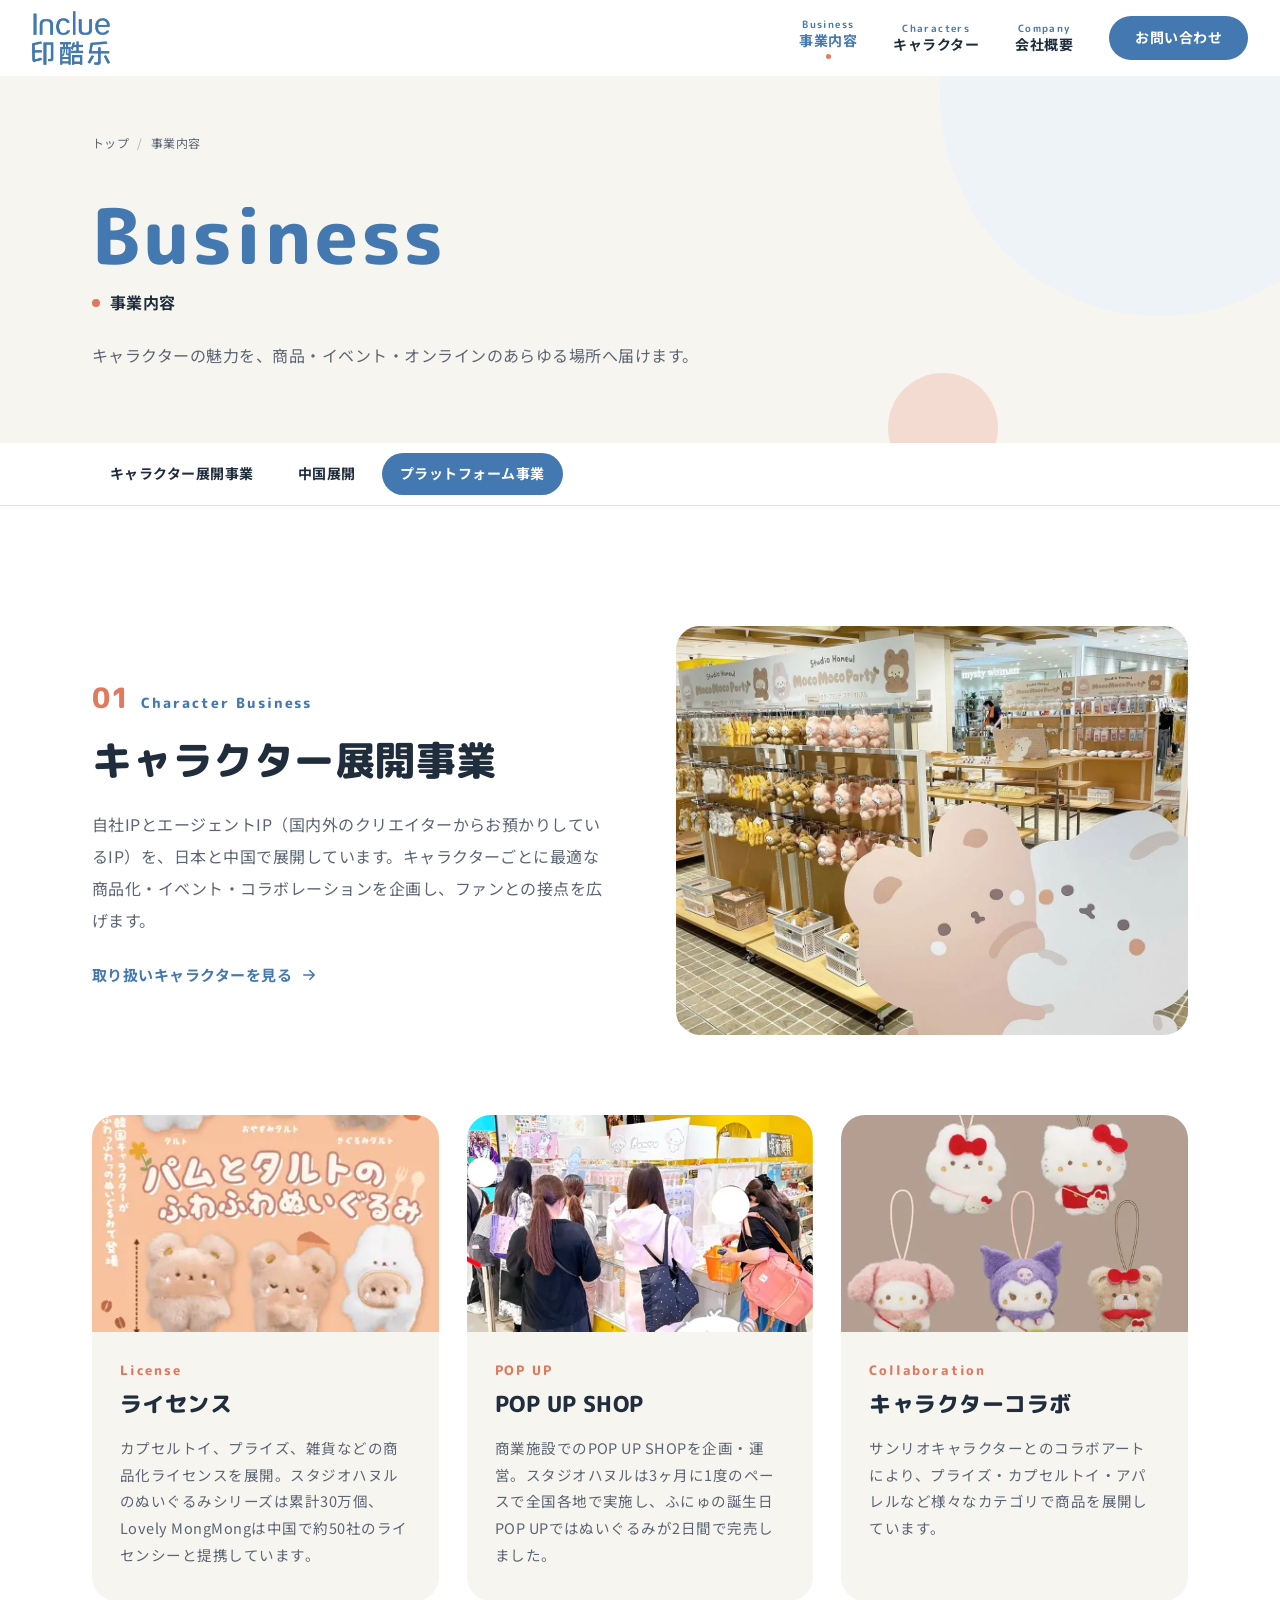
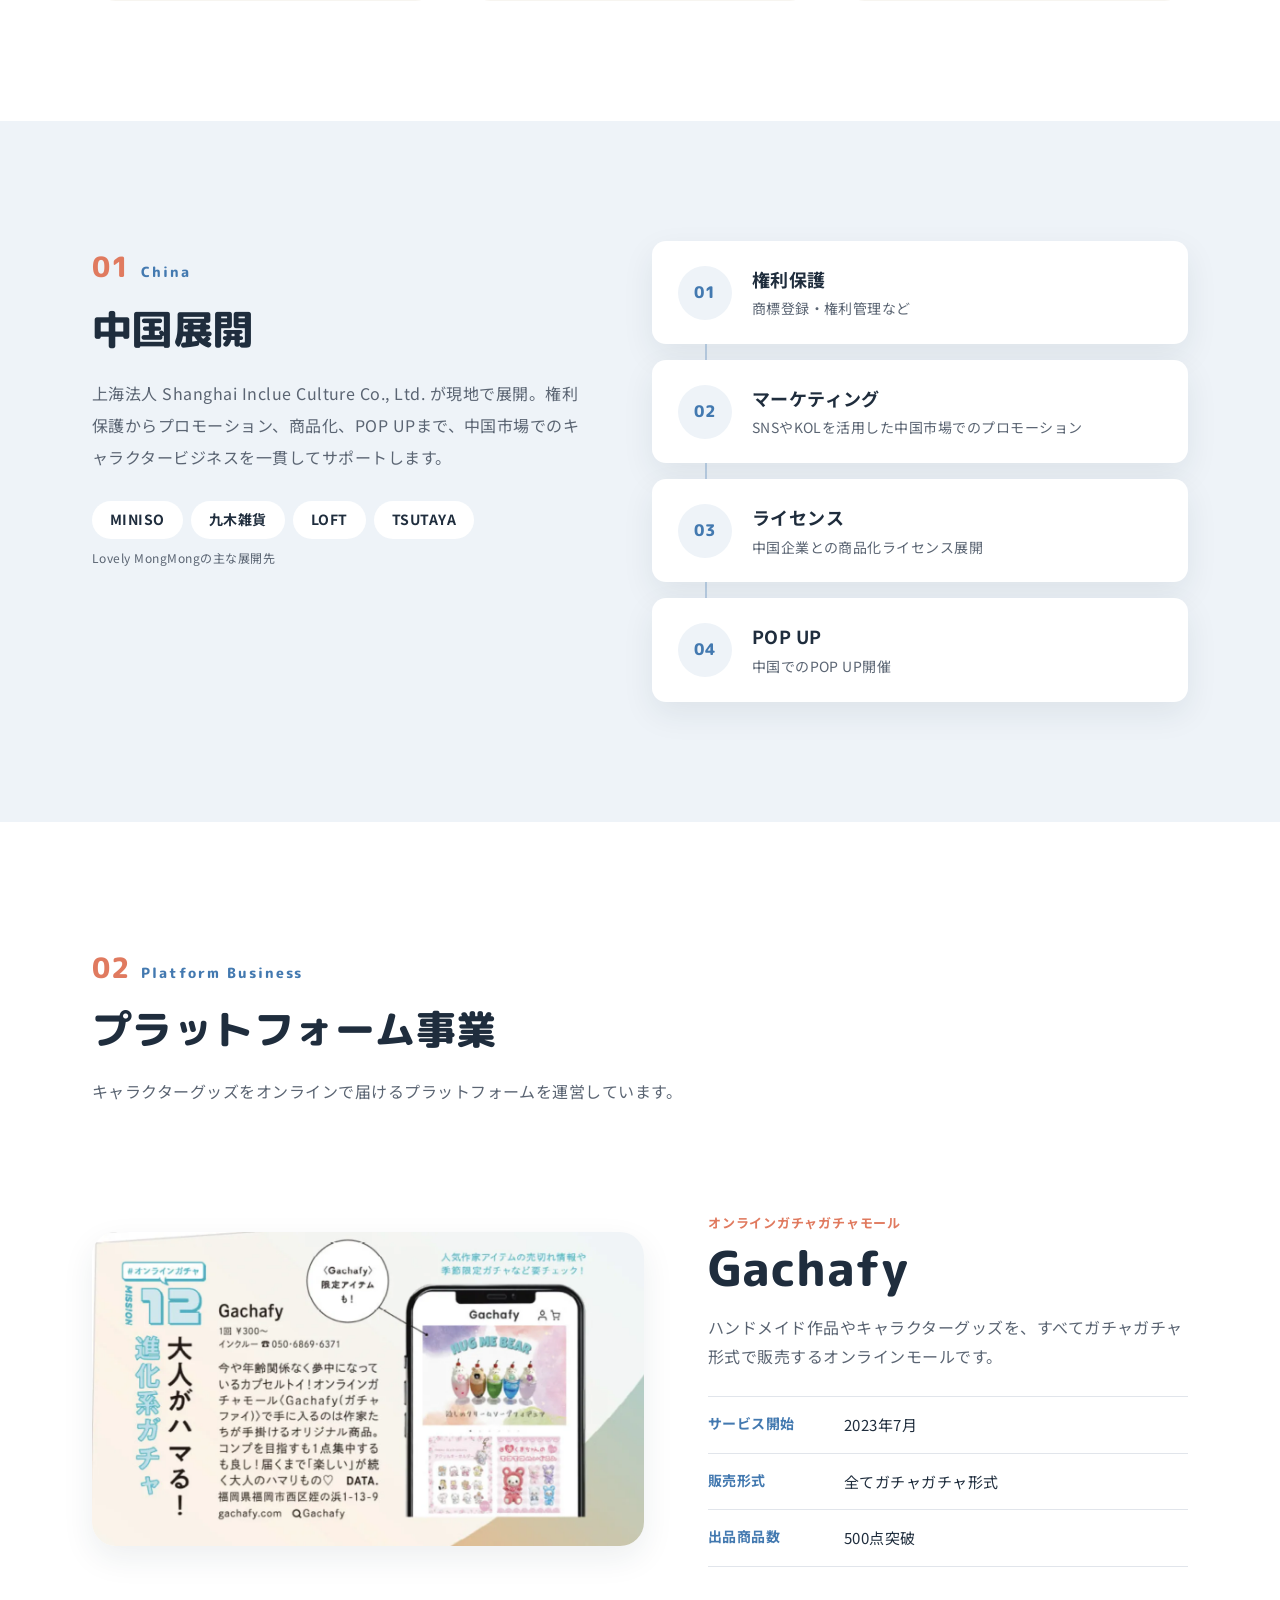
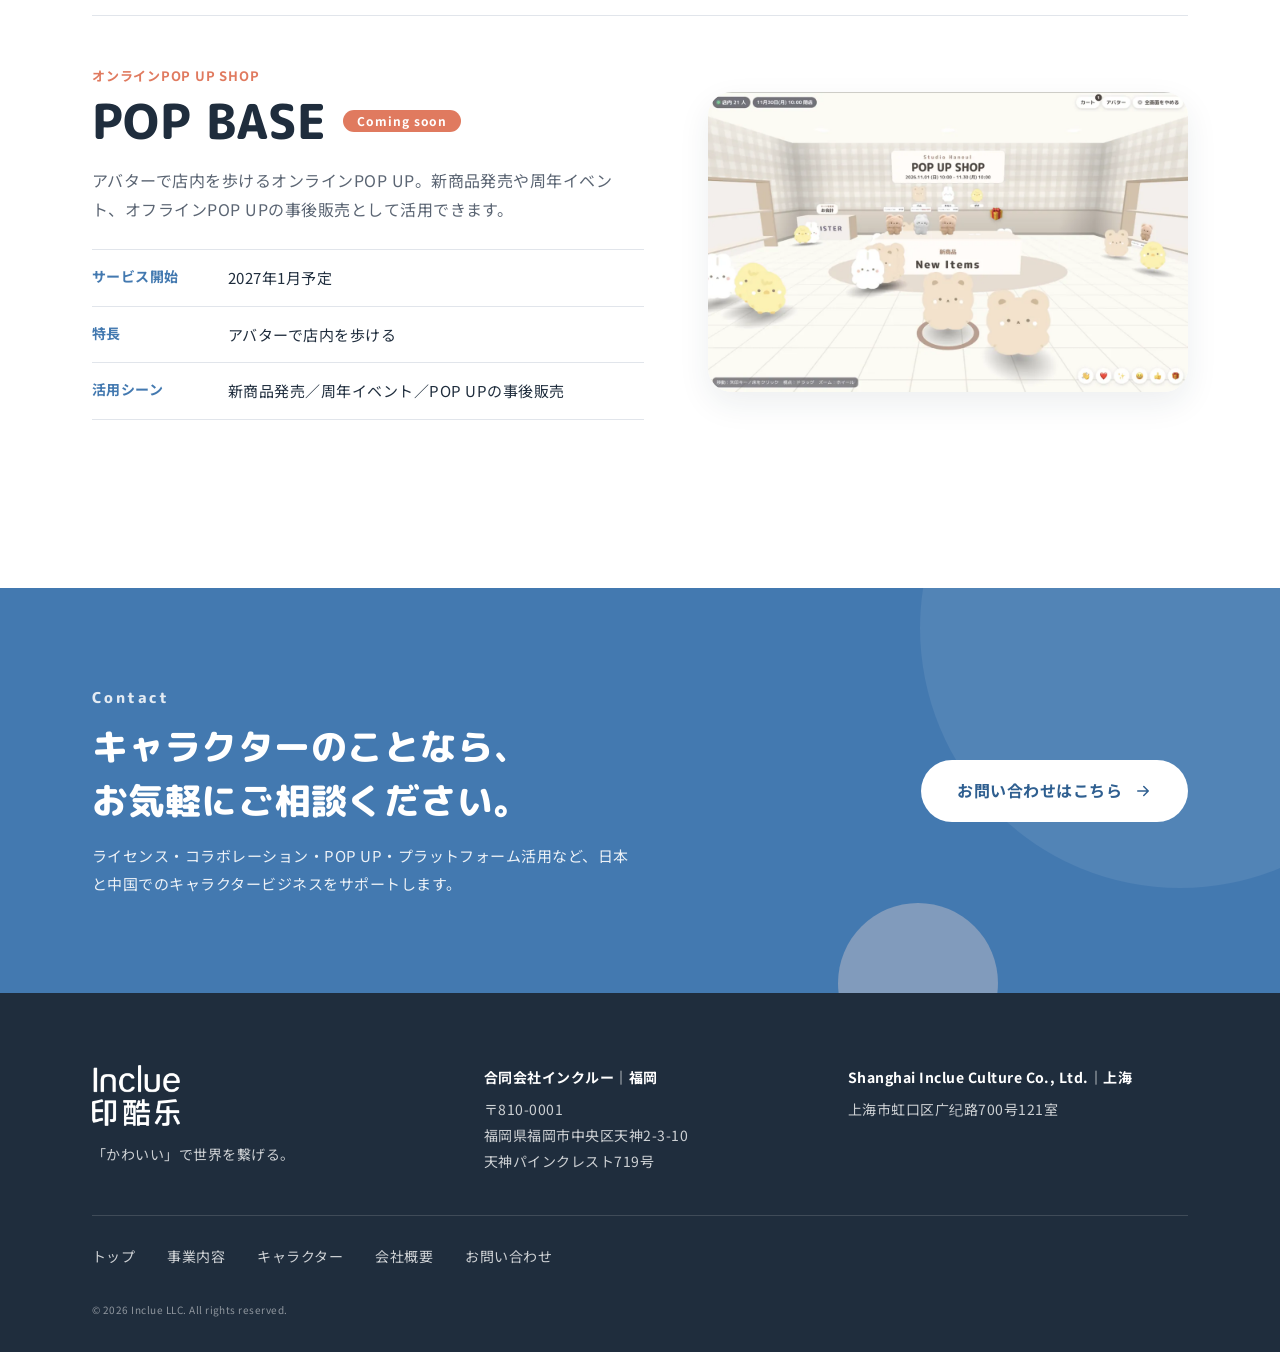
==== commit a16f6ab3: "コンセプトを「『かわいい』で世界を繋げる」に変更 トップのキャッチコピー・リード文・About us、フッターの一文、トップのdescriptionを更新  Co-Authored-By: Claud" ====
--- a/business.html
+++ b/business.html
@@ -180,7 +180,7 @@
       <div class="footer-top">
         <div class="footer-brand">
           <img src="assets/img/logo.webp" alt="Inclue 印酷乐" width="595" height="412" loading="lazy">
-          <p>キャラクターの「好き」を、日本と中国へ。</p>
+          <p>「かわいい」で世界を繋げる。</p>
         </div>
         <div class="footer-offices">
           <div>
--- a/assets/css/style.css
+++ b/assets/css/style.css
@@ -27,6 +27,7 @@
 
 *, *::before, *::after { box-sizing: border-box; }
 html { scroll-behavior: smooth; scroll-padding-top: calc(var(--header-h) + 56px); -webkit-text-size-adjust: 100%; }
+body::before { content: ""; position: fixed; inset: 0 0 auto; height: env(safe-area-inset-top, 0px); z-index: 60; background: #fff; }
 body {
   margin: 0; font-family: var(--font-body); color: var(--c-ink); background: var(--c-bg);
   line-height: 1.85; font-size: 16px; letter-spacing: .03em; overflow-x: hidden;
@@ -38,7 +39,7 @@
 h1, h2, h3, p, dl, dd, figure { margin: 0; }
 button, input, select, textarea { font: inherit; color: inherit; }
 
-.container { width: 100%; max-width: var(--container); margin: 0 auto; padding: 0 32px; }
+.container { width: 100%; max-width: var(--container); margin: 0 auto; padding-left: max(32px, env(safe-area-inset-left, 0px)); padding-right: max(32px, env(safe-area-inset-right, 0px)); }
 .container.narrow { max-width: 920px; }
 .visually-hidden { position: absolute; width: 1px; height: 1px; overflow: hidden; clip: rect(0 0 0 0); white-space: nowrap; }
 .skip-link { position: absolute; left: 16px; top: -60px; background: var(--c-ink); color: #fff; padding: 8px 14px; border-radius: 8px; z-index: 100; }
@@ -53,13 +54,13 @@
 
 /* ---------- Header ---------- */
 .site-header {
-  position: sticky; top: 0; z-index: 50; height: var(--header-h);
+  position: sticky; top: env(safe-area-inset-top, 0px); z-index: 50; height: var(--header-h);
   background: rgba(255, 255, 255, .9);
   backdrop-filter: saturate(1.4) blur(12px); -webkit-backdrop-filter: saturate(1.4) blur(12px);
   transition: box-shadow .25s;
 }
 .site-header.is-scrolled { box-shadow: 0 1px 0 var(--c-line), 0 6px 20px rgba(31, 45, 61, .05); }
-.header-inner { display: flex; align-items: center; justify-content: space-between; height: 100%; max-width: 1360px; margin: 0 auto; padding: 0 32px; }
+.header-inner { display: flex; align-items: center; justify-content: space-between; height: 100%; max-width: 1360px; margin: 0 auto; padding-left: max(32px, env(safe-area-inset-left, 0px)); padding-right: max(32px, env(safe-area-inset-right, 0px)); }
 .brand img { width: 78px; }
 
 .global-nav > ul { display: flex; align-items: center; gap: 36px; }
@@ -73,7 +74,7 @@
 
 @media (max-width: 900px) {
   :root { --header-h: 64px; }
-  .header-inner { padding: 0 20px; }
+  .header-inner { padding-left: max(20px, env(safe-area-inset-left, 0px)); padding-right: max(20px, env(safe-area-inset-right, 0px)); }
   .brand img { width: 64px; }
   .nav-toggle {
     display: inline-flex; flex-direction: column; justify-content: center; gap: 7px;
@@ -134,9 +135,10 @@
 .chip-coral { background: #FBE6DF; color: #B4513A; }
 .note { font-size: 12px; color: var(--c-sub); margin-top: 8px; }
 
-.reveal { opacity: 0; transform: translateY(24px); transition: opacity .8s var(--ease), transform .8s var(--ease); }
+/* content is visible at rest; only a gentle slide plays when JS marks it */
+.js-reveal .reveal:not(.is-visible) { transform: translateY(16px); }
+.reveal { transition: transform .8s var(--ease); }
 .reveal.is-visible { opacity: 1; transform: none; }
-.no-js .reveal { opacity: 1; transform: none; }
 
 /* ---------- Top: hero ---------- */
 .hero { position: relative; overflow: hidden; padding: 72px 0 0; background: var(--c-base); }
@@ -403,6 +405,12 @@
 .topics-list li::before { content: ""; position: absolute; left: 4px; top: 22px; width: 10px; height: 10px; border-radius: 50%; background: var(--c-peach); box-shadow: inset 0 0 0 3px var(--c-coral); }
 .contact-mail { margin-top: 36px; background: var(--c-tint); border-radius: var(--radius-sm); padding: 22px 24px; }
 .contact-mail p { font-size: 13px; font-weight: 700; color: var(--c-sub); margin-bottom: 6px; }
+.contact-mail-row { display: flex; flex-wrap: wrap; align-items: center; gap: 10px 16px; }
+.mail-text { display: inline-flex; align-items: center; gap: 10px; font-weight: 700; color: var(--c-blue-dark); word-break: break-all; user-select: all; }
+.mail-text svg { width: 20px; height: 20px; flex-shrink: 0; fill: none; stroke: currentColor; stroke-width: 1.8; }
+.copy-btn { display: inline-flex; align-items: center; gap: 6px; border: 1.5px solid var(--c-line); background: #fff; border-radius: 999px; padding: 6px 14px; font-size: 13px; font-weight: 700; cursor: pointer; transition: border-color .2s, color .2s; }
+.copy-btn:hover { border-color: var(--c-blue); color: var(--c-blue); }
+.copy-btn svg { width: 16px; height: 16px; fill: none; stroke: currentColor; stroke-width: 1.8; }
 .contact-mail a { display: inline-flex; align-items: center; gap: 10px; font-weight: 700; color: var(--c-blue-dark); text-decoration: none; word-break: break-all; }
 .contact-mail a:hover { text-decoration: underline; }
 .contact-mail svg { width: 20px; height: 20px; flex-shrink: 0; fill: none; stroke: currentColor; stroke-width: 1.8; }
@@ -425,10 +433,15 @@
 .field .is-invalid { border-color: var(--c-coral); }
 .form-error { color: #B4513A; font-weight: 700; font-size: 14px; margin-bottom: 16px; }
 .form .btn { width: 100%; }
+.form-done { margin-top: 16px; background: var(--c-tint); border-radius: 12px; padding: 14px 18px; font-size: 14px; color: var(--c-ink); }
+.map-link { display: flex; align-items: center; justify-content: center; gap: 10px; width: 100%; height: 100%; text-decoration: none; font-weight: 700; color: var(--c-blue-dark);
+  background: radial-gradient(circle at 30% 40%, #fff 0 8%, transparent 9%), linear-gradient(135deg, #E4ECF5, #F3EEE6); transition: color .2s; }
+.map-link:hover { color: var(--c-coral); }
+.map-link svg { width: 26px; height: 26px; fill: none; stroke: currentColor; stroke-width: 1.8; stroke-linejoin: round; }
 
 /* ---------- Small screens ---------- */
 @media (max-width: 640px) {
-  .container { padding: 0 20px; }
+  .container { padding-left: max(20px, env(safe-area-inset-left, 0px)); padding-right: max(20px, env(safe-area-inset-right, 0px)); }
   .section, .ip { padding: 80px 0; }
   .sec-head, .sec-head-row { margin-bottom: 40px; }
   .hero { padding-top: 48px; }
@@ -442,6 +455,6 @@
 
 @media (prefers-reduced-motion: reduce) {
   html { scroll-behavior: auto; }
-  .reveal { opacity: 1; transform: none; transition: none; }
+  .reveal, .js-reveal .reveal:not(.is-visible) { transform: none; transition: none; }
   .hc, .marquee-track { animation: none !important; }
 }
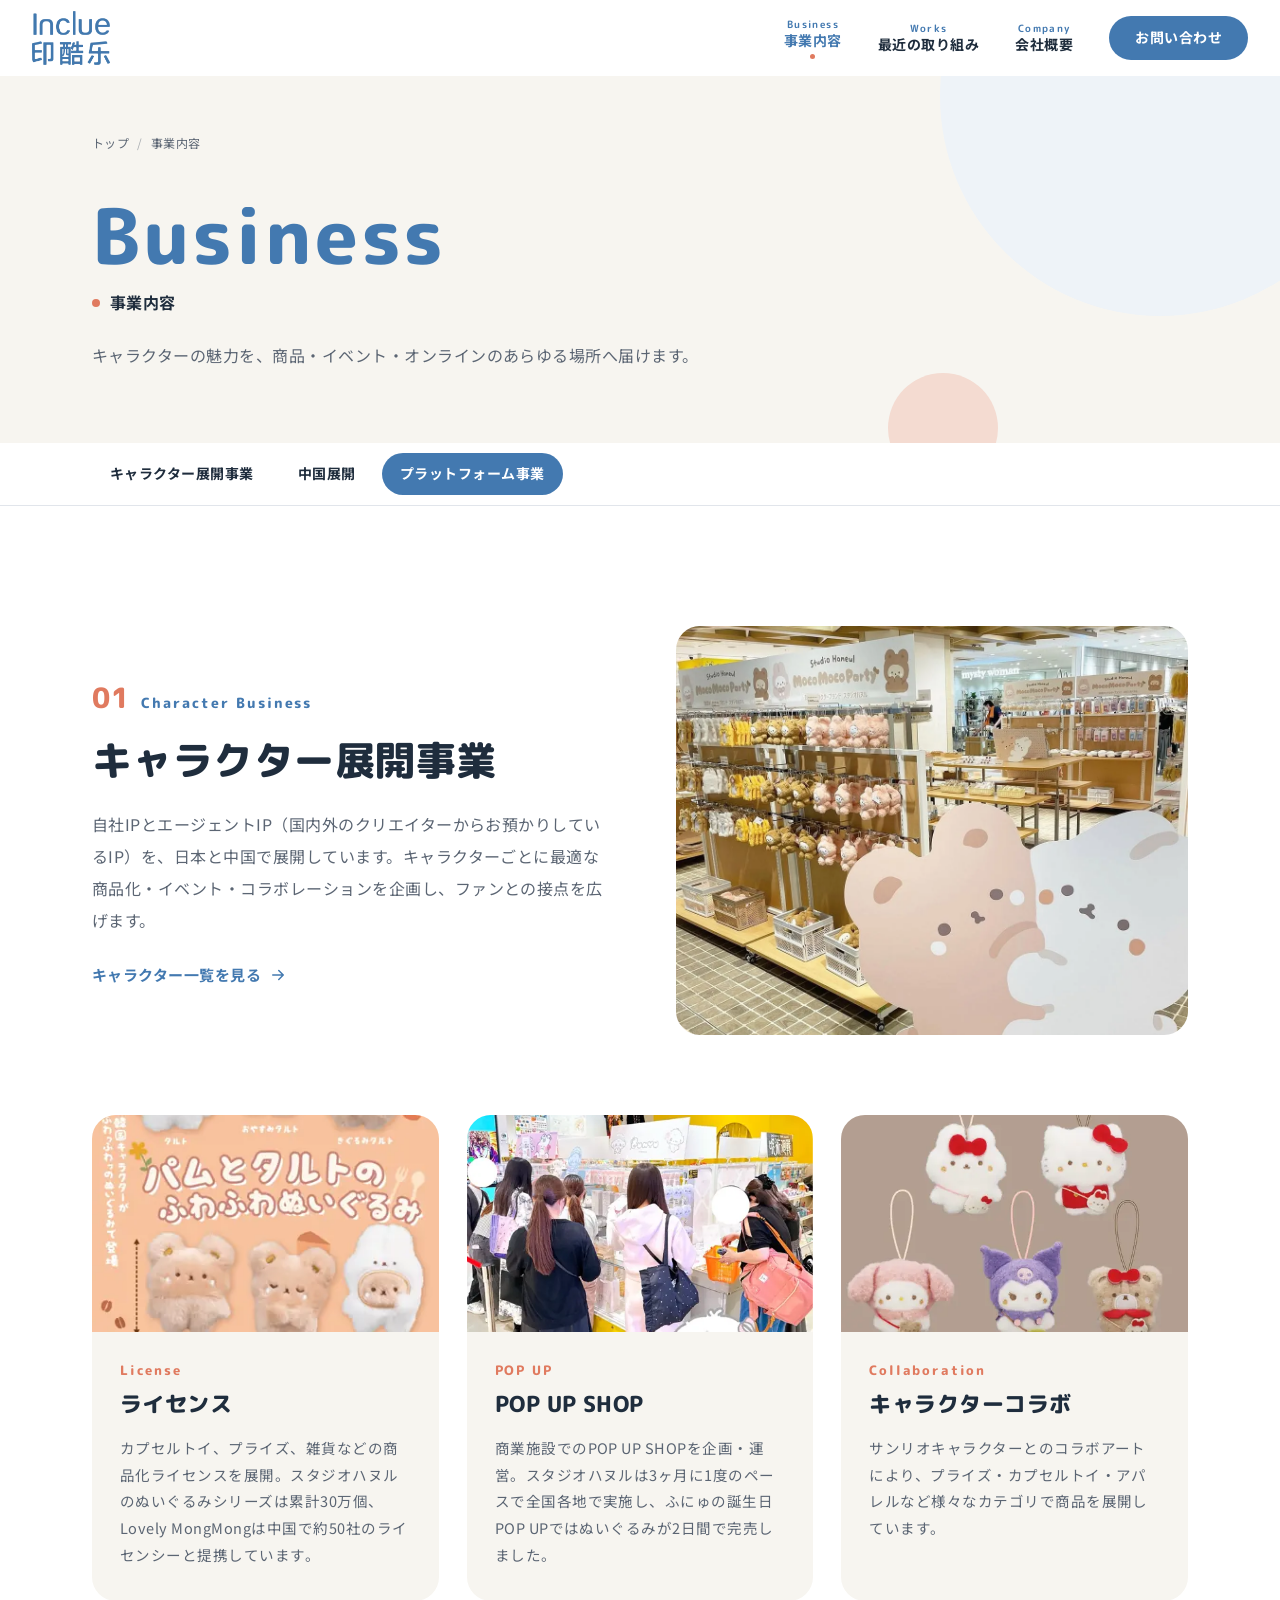
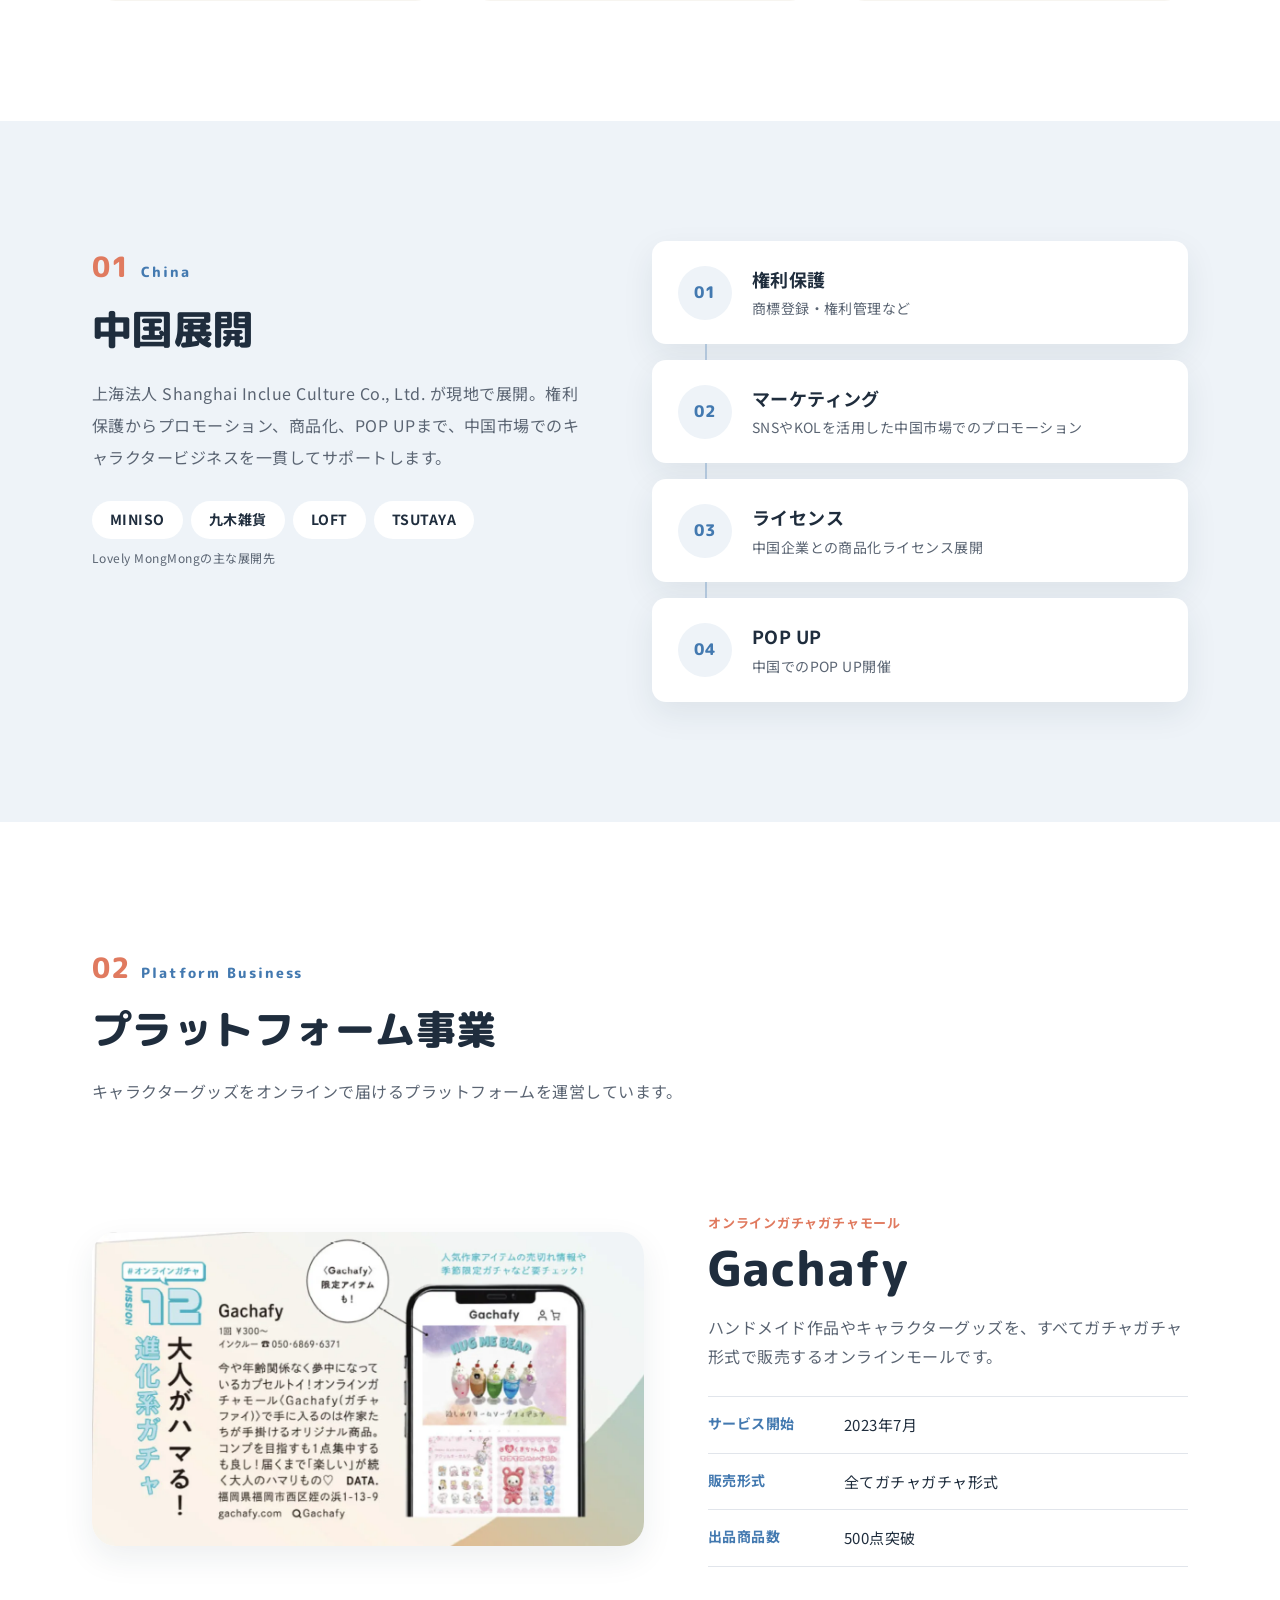
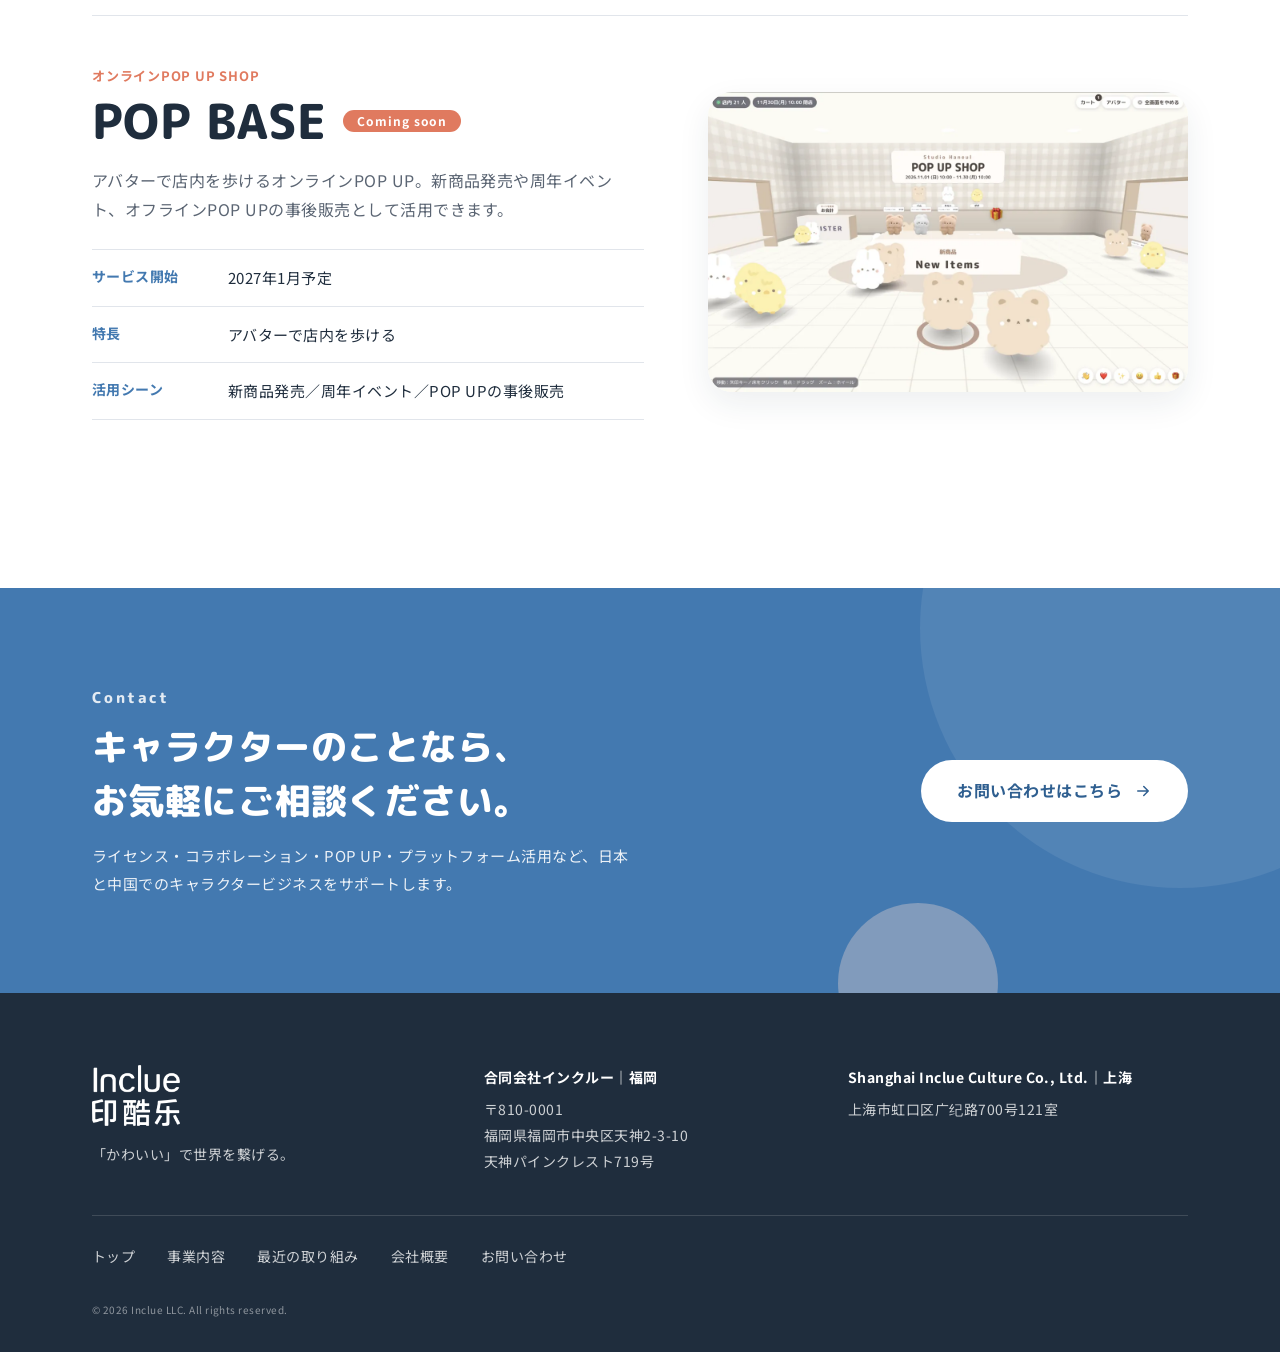
==== commit a9ebf64c: "キャラクター詳細ページを廃止し、最近の取り組みページを追加 - characters.html を削除し、キャラクター・プラットフォームの情報はトップで完結させる - works.html（最近の取り" ====
--- a/business.html
+++ b/business.html
@@ -33,7 +33,7 @@
       <nav class="global-nav" id="global-nav" aria-label="メインメニュー">
         <ul>
           <li><a href="business.html" aria-current="page"><span class="nav-en">Business</span>事業内容</a></li>
-          <li><a href="characters.html"><span class="nav-en">Characters</span>キャラクター</a></li>
+          <li><a href="works.html"><span class="nav-en">Works</span>最近の取り組み</a></li>
           <li><a href="company.html"><span class="nav-en">Company</span>会社概要</a></li>
           <li class="nav-cta-item"><a class="nav-cta" href="contact.html">お問い合わせ</a></li>
         </ul>
@@ -69,7 +69,7 @@
             <p class="biz-label"><span>01</span>Character Business</p>
             <h2 class="split-title">キャラクター展開事業</h2>
             <p>自社IPとエージェントIP（国内外のクリエイターからお預かりしているIP）を、日本と中国で展開しています。キャラクターごとに最適な商品化・イベント・コラボレーションを企画し、ファンとの接点を広げます。</p>
-            <a class="link-more" href="characters.html">取り扱いキャラクターを見る<svg class="i-arrow" viewBox="0 0 24 24" aria-hidden="true"><path d="M5 12h14M13 6l6 6-6 6"/></svg></a>
+            <a class="link-more" href="index.html#characters">キャラクター一覧を見る<svg class="i-arrow" viewBox="0 0 24 24" aria-hidden="true"><path d="M5 12h14M13 6l6 6-6 6"/></svg></a>
           </div>
           <div class="split-media"><img src="assets/img/hanuru-shop.webp" alt="キャラクター商品が並ぶショップ" loading="lazy" width="1080" height="1080"></div>
         </div>
@@ -197,7 +197,7 @@
         <ul>
           <li><a href="index.html">トップ</a></li>
           <li><a href="business.html">事業内容</a></li>
-          <li><a href="characters.html">キャラクター</a></li>
+          <li><a href="works.html">最近の取り組み</a></li>
           <li><a href="company.html">会社概要</a></li>
           <li><a href="contact.html">お問い合わせ</a></li>
         </ul>
--- a/assets/css/style.css
+++ b/assets/css/style.css
@@ -141,12 +141,12 @@
 .reveal.is-visible { opacity: 1; transform: none; }
 
 /* ---------- Top: hero ---------- */
-.hero { position: relative; overflow: hidden; padding: 72px 0 0; background: var(--c-base); }
+.hero { position: relative; overflow: hidden; padding: 72px 0 48px; background: var(--c-base); }
 .hero-deco span { position: absolute; border-radius: 50%; pointer-events: none; }
 .hero-c1 { width: min(70vw, 820px); aspect-ratio: 1; right: -12vw; top: -260px; background: var(--c-tint); }
-.hero-c2 { width: 150px; aspect-ratio: 1; left: -50px; bottom: 300px; background: var(--c-peach); }
+.hero-c2 { width: 150px; aspect-ratio: 1; left: -80px; bottom: -60px; background: var(--c-peach); }
 .hero-inner { position: relative; display: grid; gap: 32px; align-items: center; }
-@media (min-width: 900px) { .hero { padding-top: 96px; } .hero-inner { grid-template-columns: 1.25fr 1fr; } }
+@media (min-width: 900px) { .hero { padding-top: 96px; padding-bottom: 64px; } .hero-inner { grid-template-columns: 1.25fr 1fr; } }
 .hero-en { font-family: var(--font-round); font-weight: 800; font-size: 13px; letter-spacing: .18em; color: var(--c-blue); text-transform: uppercase; margin-bottom: 20px; line-height: 1.7; }
 .hero-title { font-family: var(--font-round); font-weight: 800; font-size: clamp(34px, 5.6vw, 64px); line-height: 1.32; letter-spacing: .04em; margin-bottom: 28px; }
 .hero-lead { color: var(--c-sub); font-size: clamp(15px, 1.5vw, 17px); line-height: 2; margin-bottom: 40px; }
@@ -158,7 +158,8 @@
 .hc-3 { width: 46%; right: 10%; bottom: 0; animation-delay: -4s; }
 @keyframes float { 0%, 100% { transform: translateY(0); } 50% { transform: translateY(-12px); } }
 
-.hero-marquee { position: relative; margin-top: 72px; padding-bottom: 40px; display: grid; gap: 16px; transform: rotate(-2.5deg); width: 110%; margin-left: -5%; }
+.photos { background: var(--c-base); overflow: hidden; padding: 16px 0 88px; }
+.hero-marquee { position: relative; display: grid; gap: 16px; transform: rotate(-2.5deg); width: 110%; margin-left: -5%; }
 .marquee { overflow: hidden; }
 .marquee-track { display: flex; gap: 16px; width: max-content; animation: marquee 60s linear infinite; }
 .marquee-reverse .marquee-track { animation-direction: reverse; animation-duration: 70s; }
@@ -200,6 +201,45 @@
 .biz-card p:not(.biz-num) { color: var(--c-sub); font-size: 15px; }
 .more { display: inline-flex; align-items: center; gap: 8px; margin-top: 20px; font-weight: 700; color: var(--c-blue); font-size: 15px; }
 
+/* ---------- Top: business list ---------- */
+.biz-list { display: grid; gap: 20px; }
+@media (min-width: 900px) { .biz-list { grid-template-columns: 1fr 1fr; gap: 28px; } }
+.biz-item {
+  display: grid; grid-template-columns: auto 1fr auto; gap: 24px; align-items: center;
+  background: #fff; border-radius: var(--radius); padding: 32px 32px 34px; text-decoration: none;
+  transition: transform .3s var(--ease), box-shadow .3s;
+}
+.biz-item:hover { transform: translateY(-4px); box-shadow: var(--shadow); }
+.biz-item .biz-num { font-size: 40px; line-height: 1; align-self: start; }
+.biz-item h3 { font-family: var(--font-round); font-weight: 800; font-size: 22px; margin-bottom: 6px; }
+.biz-item-main { min-width: 0; }
+.biz-item-main > p { color: var(--c-sub); font-size: 15px; }
+.tag-row { display: flex; flex-wrap: wrap; gap: 8px; margin-top: 16px; }
+.tag-row li { font-size: 13px; font-weight: 700; padding: 3px 12px; border-radius: 999px; background: var(--c-tint); color: var(--c-blue-dark); }
+.biz-go { display: grid; place-items: center; width: 48px; height: 48px; border-radius: 50%; background: var(--c-blue); color: #fff; transition: background .2s; }
+.biz-item:hover .biz-go { background: var(--c-coral); }
+.biz-item:hover .i-arrow { transform: translateX(3px); }
+@media (max-width: 640px) {
+  .biz-item { grid-template-columns: 1fr auto; padding: 26px 22px 28px; gap: 12px 16px; }
+  .biz-item .biz-num { font-size: 30px; }
+  .biz-item-main { grid-column: 1 / -1; grid-row: 2; }
+  .biz-go { grid-column: 2; grid-row: 1; width: 40px; height: 40px; }
+}
+
+/* ---------- Top: platform list ---------- */
+.plat-cards { display: grid; gap: 28px; }
+@media (min-width: 800px) { .plat-cards { grid-template-columns: 1fr 1fr; } }
+.plat-card { display: flex; flex-direction: column; height: 100%; text-decoration: none; background: #fff; border-radius: var(--radius); overflow: hidden; transition: transform .3s var(--ease), box-shadow .3s; }
+
+.plat-img { aspect-ratio: 16 / 9; overflow: hidden; background: var(--c-line); }
+.plat-img img { width: 100%; height: 100%; object-fit: cover; transition: transform .6s var(--ease); }
+
+.plat-body { padding: 26px 30px 30px; display: flex; flex-direction: column; flex: 1; }
+.plat-kind { font-size: 13px; font-weight: 700; color: var(--c-coral); letter-spacing: .06em; }
+.plat-card h3 { font-family: var(--font-round); font-weight: 800; font-size: 32px; line-height: 1.3; margin: 2px 0 10px; }
+.plat-body > p:not(.plat-kind):not(.plat-status) { color: var(--c-sub); font-size: 15px; }
+.plat-status { display: flex; align-items: center; gap: 10px; margin-top: auto; padding-top: 18px; font-size: 14px; font-weight: 700; }
+
 /* ---------- Top: characters ---------- */
 .chara-cards { display: grid; gap: 24px; }
 @media (min-width: 700px) { .chara-cards { grid-template-columns: repeat(3, 1fr); } }
@@ -207,9 +247,15 @@
   position: relative; display: flex; flex-direction: column; justify-content: flex-end; text-decoration: none;
   aspect-ratio: 4 / 4.4; border-radius: var(--radius); padding: 24px; overflow: hidden; transition: transform .3s var(--ease);
 }
-.chara-card:hover { transform: translateY(-6px) rotate(-.6deg); }
+
 .chara-card img { position: absolute; left: 50%; top: 42%; width: 72%; transform: translate(-50%, -50%); transition: transform .4s var(--ease); }
-.chara-card:hover img { transform: translate(-50%, -54%) scale(1.04); }
+.chara-item:hover .chara-card img { transform: translate(-50%, -54%) scale(1.04) rotate(-2deg); }
+.chara-item { display: flex; flex-direction: column; gap: 18px; }
+.chara-item .chara-card { aspect-ratio: 4 / 3; padding: 0; }
+.chara-item .chara-card img { top: 50%; width: 64%; }
+.chara-info p { color: var(--c-sub); font-size: 14.5px; margin-top: 6px; }
+.chara-info .chara-tag { background: var(--c-tint); color: var(--c-blue-dark); }
+.chara-info .chara-name { display: block; margin-top: 8px; line-height: 1.4; }
 .chara-tag { position: relative; align-self: flex-start; font-size: 12px; font-weight: 700; background: rgba(255, 255, 255, .85); padding: 2px 12px; border-radius: 999px; margin-bottom: 6px; }
 .chara-name { position: relative; font-family: var(--font-round); font-weight: 800; font-size: 24px; }
 .cc-hanuru { background: #E8D2C2; }
@@ -445,7 +491,7 @@
   .section, .ip { padding: 80px 0; }
   .sec-head, .sec-head-row { margin-bottom: 40px; }
   .hero { padding-top: 48px; }
-  .hero-marquee { margin-top: 48px; }
+  .photos { padding: 8px 0 64px; }
   .biz-card-body { padding: 26px 22px 30px; }
   .numbers { padding: 56px 0; }
   .split { margin-bottom: 56px; }
@@ -458,3 +504,24 @@
   .reveal, .js-reveal .reveal:not(.is-visible) { transform: none; transition: none; }
   .hc, .marquee-track { animation: none !important; }
 }
+
+/* ---------- Works page ---------- */
+.filter { display: flex; flex-wrap: wrap; gap: 10px; margin-bottom: 16px; }
+.filter-btn {
+  border: 1.5px solid var(--c-line); background: #fff; border-radius: 999px; padding: 8px 20px;
+  font-size: 14px; font-weight: 700; cursor: pointer; transition: background .2s, color .2s, border-color .2s;
+}
+.filter-btn:hover { border-color: var(--c-blue); color: var(--c-blue); }
+.filter-btn[aria-pressed="true"] { background: var(--c-blue); border-color: var(--c-blue); color: #fff; }
+.filter-count { font-size: 13px; color: var(--c-sub); margin-bottom: 28px; }
+.works-all .work { display: flex; flex-direction: column; }
+.works-all .work[hidden] { display: none; }
+.works-all .work img { aspect-ratio: 4 / 3; }
+.works-all .work-body { display: flex; flex-direction: column; flex: 1; }
+.work-ip { font-size: 13px; font-weight: 700; color: var(--c-coral); margin-top: 12px; }
+.work-title { font-size: 19px; font-weight: 700; line-height: 1.55; margin: 2px 0 8px; }
+.work-body > p:not(.work-meta):not(.work-ip) { color: var(--c-sub); font-size: 14.5px; }
+.work-results { display: grid; grid-template-columns: repeat(auto-fit, minmax(120px, 1fr)); gap: 8px; margin-top: auto; padding-top: 18px; }
+.work-results > div { background: var(--c-base); border-radius: 10px; padding: 10px 14px; }
+.work-results dt { font-size: 11px; color: var(--c-sub); }
+.work-results dd { font-family: var(--font-round); font-weight: 800; color: var(--c-coral); font-size: 18px; line-height: 1.5; }
